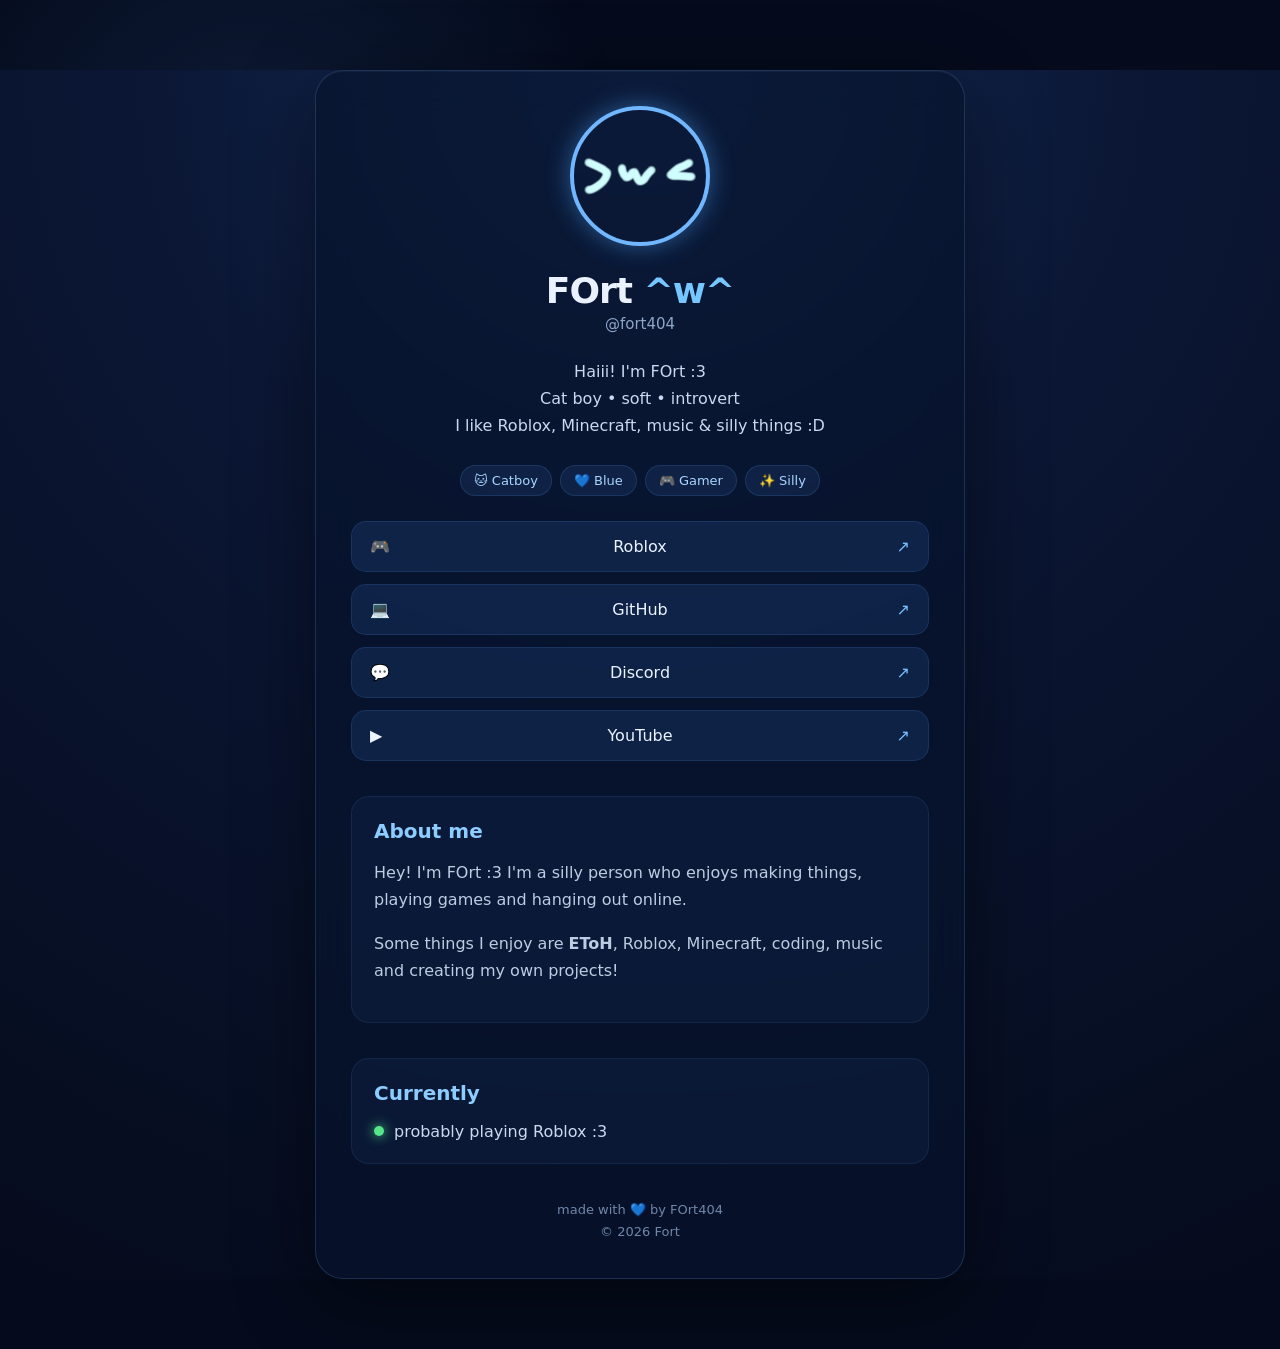
==== index.html @ 666d625f "Discord embed and Background" ====
<!DOCTYPE html>
<html lang="en">
<head>
    <meta charset="UTF-8">
    <meta name="viewport" content="width=device-width, initial-scale=1.0, viewport-fit=cover">
    <meta name="apple-mobile-web-app-capable" content="yes">
    <meta name="apple-mobile-web-app-status-bar-style" content="black-translucent">

    <title>FOrt's Profile :3</title>

    <meta name="description" content="Hi!! I'm FOrt :3">
    <meta name="theme-color" content="#172554">

	<meta property="article:modified_time" content="2026-09-17T00:00:00+02:00">
	<meta property="og:updated_time" content="2026-09-17T00:00:00+02:00">
	<meta property="og:type" content="website">
	<meta property="og:url" content="https://fort304.github.io">
	<meta property="og:image" content="https://fort304.github.io/Images/cat.jpg">
	<meta property="og:image:type" content="image/jpeg">
	<meta property="og:image:width" content="1279">
	<meta property="og:image:height" content="723">
	<meta property="og:image:alt" content="Ringlos Katt">
	<meta property="og:title" content="FOrt's Profile :3">
	<meta property="og:description" content="Hi!! I'm FOrt :3">
	<meta name="twitter:card" content="summary_large_image">

	<link rel="icon" type="image/jpeg" href="/images/uwu.png">
    <link rel="stylesheet" href="style.css">
</head>

<body>

    <div class="background"></div>

    <main class="profile">

        <!-- Profile picture -->
        <img
            class="avatar"
            src="/images/uwu.png"
            alt="FOrt's profile picture"
        >

        <h1>FOrt <span>^w^</span></h1>

        <p class="username">@fort404</p>

        <p class="bio">
            Haiii! I'm FOrt :3<br>
            Cat boy • soft • introvert<br>
            I like Roblox, Minecraft, music & silly things :D
        </p>

        <!-- Tags -->
        <div class="tags">
            <span>🐱 Catboy</span>
            <span>💙 Blue</span>
            <span>🎮 Gamer</span>
            <span>✨ Silly</span>
        </div>

        <!-- Links -->
        <div class="links">

            <a href="https://roblox.com/" target="_blank">
                <span class="icon">🎮</span>
                <span>Roblox</span>
                <span class="arrow">↗</span>
            </a>

            <a href="https://github.com/" target="_blank">
                <span class="icon">💻</span>
                <span>GitHub</span>
                <span class="arrow">↗</span>
            </a>

            <a href="https://discord.com/" target="_blank">
                <span class="icon">💬</span>
                <span>Discord</span>
                <span class="arrow">↗</span>
            </a>

            <a href="https://www.youtube.com/" target="_blank">
                <span class="icon">▶</span>
                <span>YouTube</span>
                <span class="arrow">↗</span>
            </a>

        </div>

        <!-- About section -->
        <section class="about">

            <h2>About me</h2>

            <p>
                Hey! I'm FOrt :3
                I'm a silly person who enjoys making things,
                playing games and hanging out online.
            </p>

            <p>
                Some things I enjoy are <b>EToH</b>, Roblox,
                Minecraft, coding, music and creating my own projects!
            </p>

        </section>

        <!-- Currently -->
        <section class="currently">

            <h2>Currently</h2>

            <div class="status">
                <span class="status-dot"></span>
                <span>probably playing Roblox :3</span>
            </div>

        </section>

        <footer>
            made with 💙 by FOrt404
            <br>
            <span id="year"></span>
        </footer>

    </main>

    <script src="script.js"></script>

</body>
</html>
---- style.css ----
/* =========================
   General
   ========================= */

* {
    box-sizing: border-box;
}

html {
    scroll-behavior: smooth;

    background-color: #050b1c;
}

body {
    margin: 0;
    min-height: 100vh;
    min-height: 100dvh;

    font-family:
        Inter,
        system-ui,
        -apple-system,
        BlinkMacSystemFont,
        "Segoe UI",
        sans-serif;

    color: #eaf2ff;

    background:
        radial-gradient(
            circle at top,
            #172d5c 0%,
            #0b1735 35%,
            #050b1c 100%
        );

    background-color: #050b1c;

    overflow-x: hidden;
    overscroll-behavior-y: none;
}


/* =========================
   Background
   ========================= */

.background {
    position: fixed;
    inset: 0;

    pointer-events: none;

    background:
        radial-gradient(
            circle at 20% 20%,
            rgba(80, 150, 255, 0.12),
            transparent 30%
        ),
        radial-gradient(
            circle at 80% 70%,
            rgba(80, 200, 255, 0.08),
            transparent 30%
        );

    z-index: -1;
}


/* =========================
   Profile container
   ========================= */

.profile {
    width: min(650px, calc(100% - 32px));

    margin: 70px auto;

    padding: 35px;

    text-align: center;

    background: rgba(8, 20, 45, 0.72);

    border: 1px solid rgba(120, 180, 255, 0.18);

    border-radius: 28px;

    box-shadow:
        0 20px 80px rgba(0, 0, 0, 0.45),
        inset 0 1px 0 rgba(255, 255, 255, 0.04);

    backdrop-filter: blur(18px);
}


/* =========================
   Avatar
   ========================= */

.avatar {
    width: 140px;
    height: 140px;

    object-fit: cover;

    border-radius: 50%;

    border: 4px solid #70b7ff;

    box-shadow:
        0 0 25px rgba(80, 170, 255, 0.45);

    transition: transform 0.3s ease;
}

.avatar:hover {
    transform: scale(1.06) rotate(2deg);
}


/* =========================
   Name
   ========================= */

h1 {
    margin: 20px 0 4px;

    font-size: 36px;

    letter-spacing: -1px;
}

h1 span {
    color: #76c7ff;
}

.username {
    margin: 0;

    color: #8da6c9;

    font-size: 15px;
}


/* =========================
   Bio
   ========================= */

.bio {
    margin: 25px auto;

    line-height: 1.7;

    color: #cbd9ef;
}


/* =========================
   Tags
   ========================= */

.tags {
    display: flex;

    justify-content: center;

    flex-wrap: wrap;

    gap: 8px;

    margin: 22px 0;
}

.tags span {
    padding: 7px 13px;

    border-radius: 999px;

    background: rgba(80, 150, 255, 0.1);

    border: 1px solid rgba(100, 180, 255, 0.15);

    color: #a9d5ff;

    font-size: 13px;
}


/* =========================
   Links
   ========================= */

.links {
    display: flex;

    flex-direction: column;

    gap: 12px;

    margin-top: 25px;
}

.links a {
    display: grid;

    grid-template-columns: 35px 1fr 35px;

    align-items: center;

    padding: 15px 18px;

    color: #eaf3ff;

    text-decoration: none;

    background: rgba(30, 65, 120, 0.35);

    border: 1px solid rgba(110, 180, 255, 0.12);

    border-radius: 15px;

    transition:
        transform 0.2s ease,
        background 0.2s ease,
        border-color 0.2s ease;
}

.links a:hover {
    transform: translateY(-3px);

    background: rgba(50, 100, 180, 0.42);

    border-color: rgba(120, 190, 255, 0.35);
}

.icon {
    text-align: left;
}

.arrow {
    text-align: right;

    color: #79bfff;
}


/* =========================
   Sections
   ========================= */

.about,
.currently {
    margin-top: 35px;

    padding: 22px;

    text-align: left;

    background: rgba(20, 45, 85, 0.3);

    border-radius: 18px;

    border: 1px solid rgba(100, 170, 255, 0.1);
}

h2 {
    margin-top: 0;

    font-size: 20px;

    color: #8dccff;
}

.about p {
    line-height: 1.7;

    color: #bdcce2;
}


/* =========================
   Status
   ========================= */

.status {
    display: flex;

    align-items: center;

    gap: 10px;

    color: #cbd9ef;
}

.status-dot {
    width: 10px;
    height: 10px;

    border-radius: 50%;

    background: #55e68a;

    box-shadow: 0 0 12px #55e68a;
}


/* =========================
   Footer
   ========================= */

footer {
    margin-top: 35px;

    color: #7186a8;

    font-size: 13px;

    line-height: 1.7;
}


/* =========================
   Mobile
   ========================= */

@media (max-width: 600px) {

    .profile {
        margin: 20px auto;

        padding: 25px 18px;

        border-radius: 22px;
    }

    h1 {
        font-size: 30px;
    }

    .avatar {
        width: 115px;
        height: 115px;
    }
}
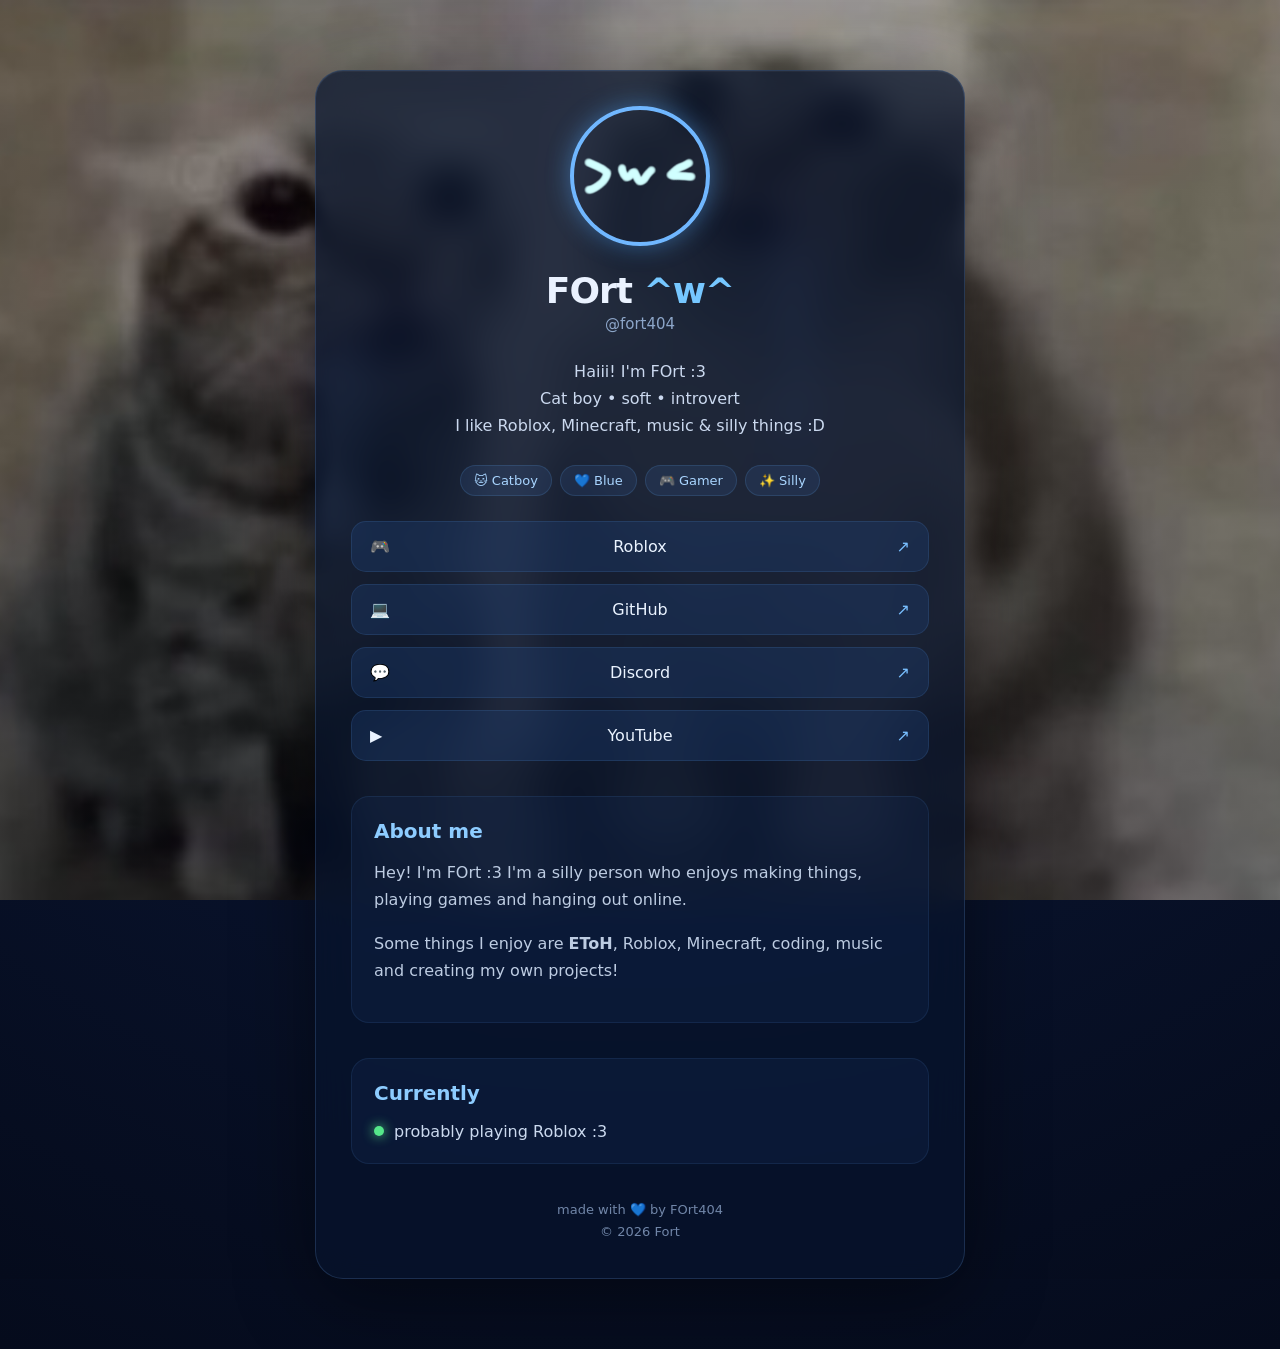
==== commit 56273133: "Background" ====
--- a/index.html
+++ b/index.html
@@ -15,7 +15,7 @@
 	<meta property="og:updated_time" content="2026-09-17T00:00:00+02:00">
 	<meta property="og:type" content="website">
 	<meta property="og:url" content="https://fort304.github.io">
-	<meta property="og:image" content="https://fort304.github.io/Images/cat.jpg">
+	<meta property="og:image" content="https://fort304.github.io/images/cat.jpg">
 	<meta property="og:image:type" content="image/jpeg">
 	<meta property="og:image:width" content="1279">
 	<meta property="og:image:height" content="723">
--- a/style.css
+++ b/style.css
@@ -8,6 +8,16 @@
 
 html {
     scroll-behavior: smooth;
+
+    min-height: 100%;
+
+    background:
+        radial-gradient(
+            circle at top,
+            #172d5c 0%,
+            #0b1735 35%,
+            #050b1c 100%
+        );
 
     background-color: #050b1c;
 }
@@ -64,7 +74,11 @@
             transparent 30%
         );
 
-    z-index: -1;
+    background-position: center;
+    background-size: cover;
+    background-repeat: no-repeat;
+
+    z-index: 0;
 }
 
 
@@ -73,6 +87,9 @@
    ========================= */
 
 .profile {
+    position: relative;
+    z-index: 1;
+
     width: min(650px, calc(100% - 32px));
 
     margin: 70px auto;
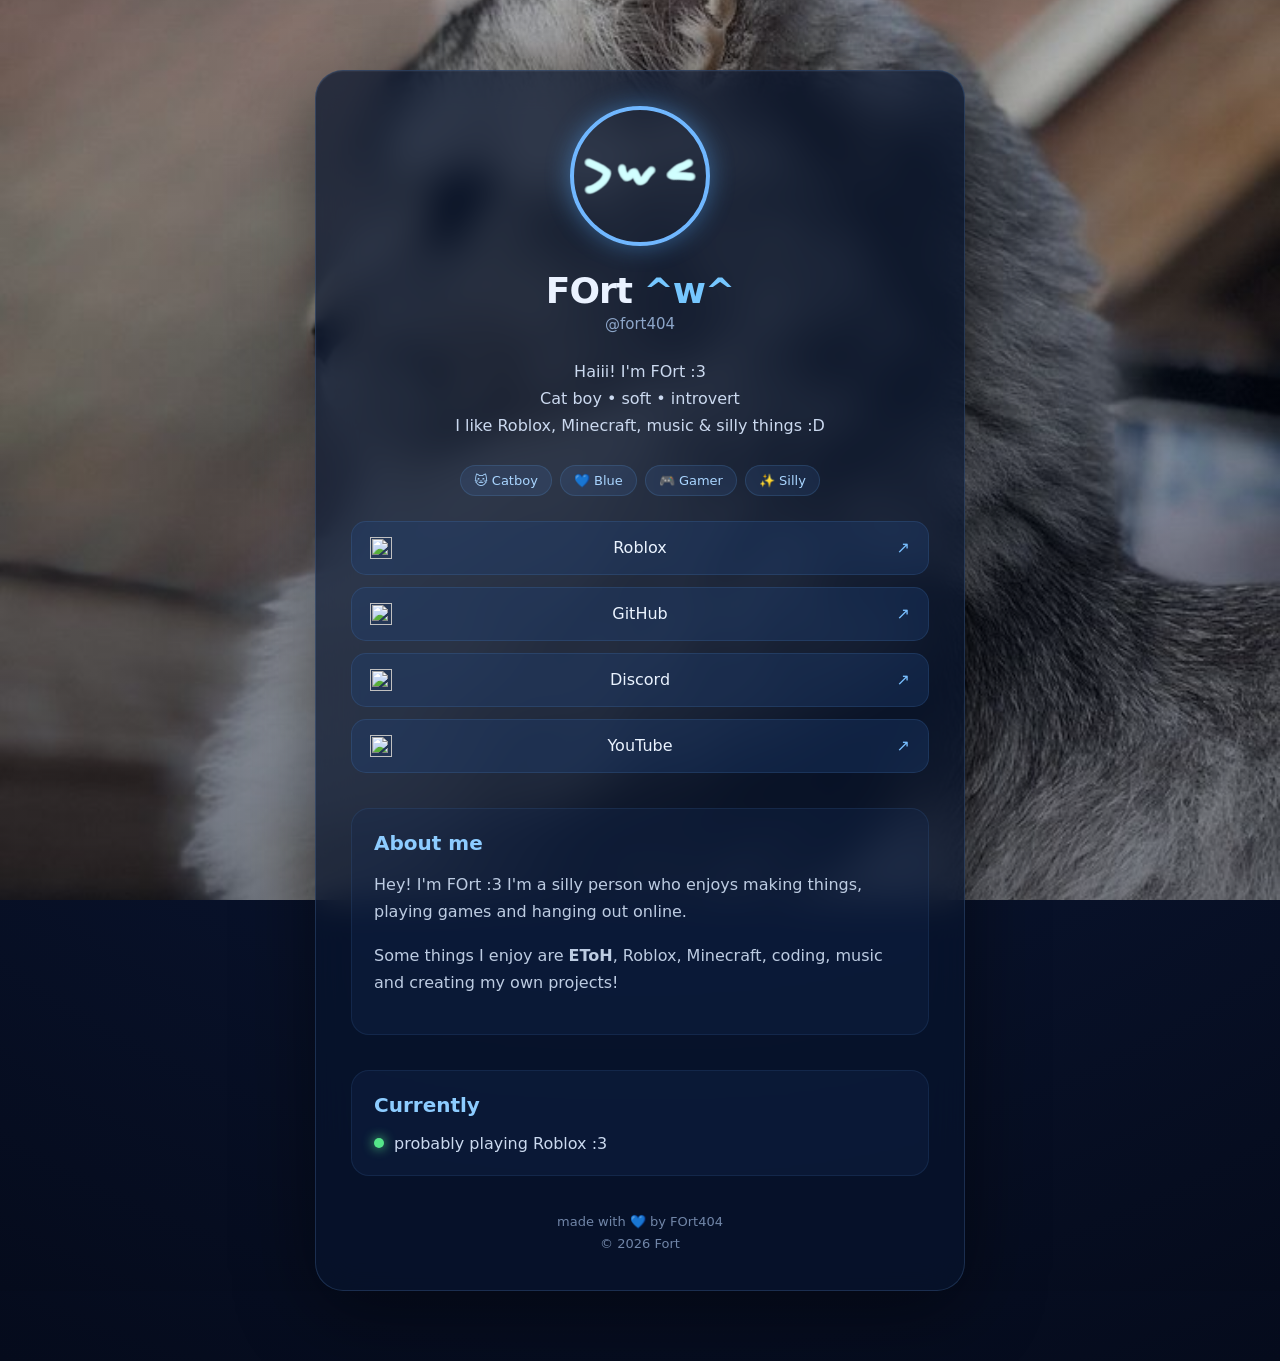
==== commit 8465c1df: "Icon" ====
--- a/index.html
+++ b/index.html
@@ -15,11 +15,8 @@
 	<meta property="og:updated_time" content="2026-09-17T00:00:00+02:00">
 	<meta property="og:type" content="website">
 	<meta property="og:url" content="https://fort304.github.io">
-	<meta property="og:image" content="https://fort304.github.io/images/cat.jpg">
-	<meta property="og:image:type" content="image/jpeg">
-	<meta property="og:image:width" content="1279">
-	<meta property="og:image:height" content="723">
-	<meta property="og:image:alt" content="Ringlos Katt">
+	<meta property="og:image" content="https://fort304.github.io/images/uwu.png">
+	<meta property="og:image:alt" content="FOrt's profile picture">
 	<meta property="og:title" content="FOrt's Profile :3">
 	<meta property="og:description" content="Hi!! I'm FOrt :3">
 	<meta name="twitter:card" content="summary_large_image">
@@ -63,25 +60,25 @@
         <div class="links">
 
             <a href="https://roblox.com/" target="_blank">
-                <span class="icon">🎮</span>
+                <img class="icon" src="https://cdn.simpleicons.org/roblox/eaf3ff" alt="" aria-hidden="true">
                 <span>Roblox</span>
                 <span class="arrow">↗</span>
             </a>
 
             <a href="https://github.com/" target="_blank">
-                <span class="icon">💻</span>
+                <img class="icon" src="https://cdn.simpleicons.org/github/eaf3ff" alt="" aria-hidden="true">
                 <span>GitHub</span>
                 <span class="arrow">↗</span>
             </a>
 
             <a href="https://discord.com/" target="_blank">
-                <span class="icon">💬</span>
+                <img class="icon" src="https://cdn.simpleicons.org/discord/eaf3ff" alt="" aria-hidden="true">
                 <span>Discord</span>
                 <span class="arrow">↗</span>
             </a>
 
             <a href="https://www.youtube.com/" target="_blank">
-                <span class="icon">▶</span>
+                <img class="icon" src="https://cdn.simpleicons.org/youtube/eaf3ff" alt="" aria-hidden="true">
                 <span>YouTube</span>
                 <span class="arrow">↗</span>
             </a>
--- a/style.css
+++ b/style.css
@@ -254,6 +254,9 @@
 }
 
 .icon {
+    width: 22px;
+    height: 22px;
+
     text-align: left;
 }
 
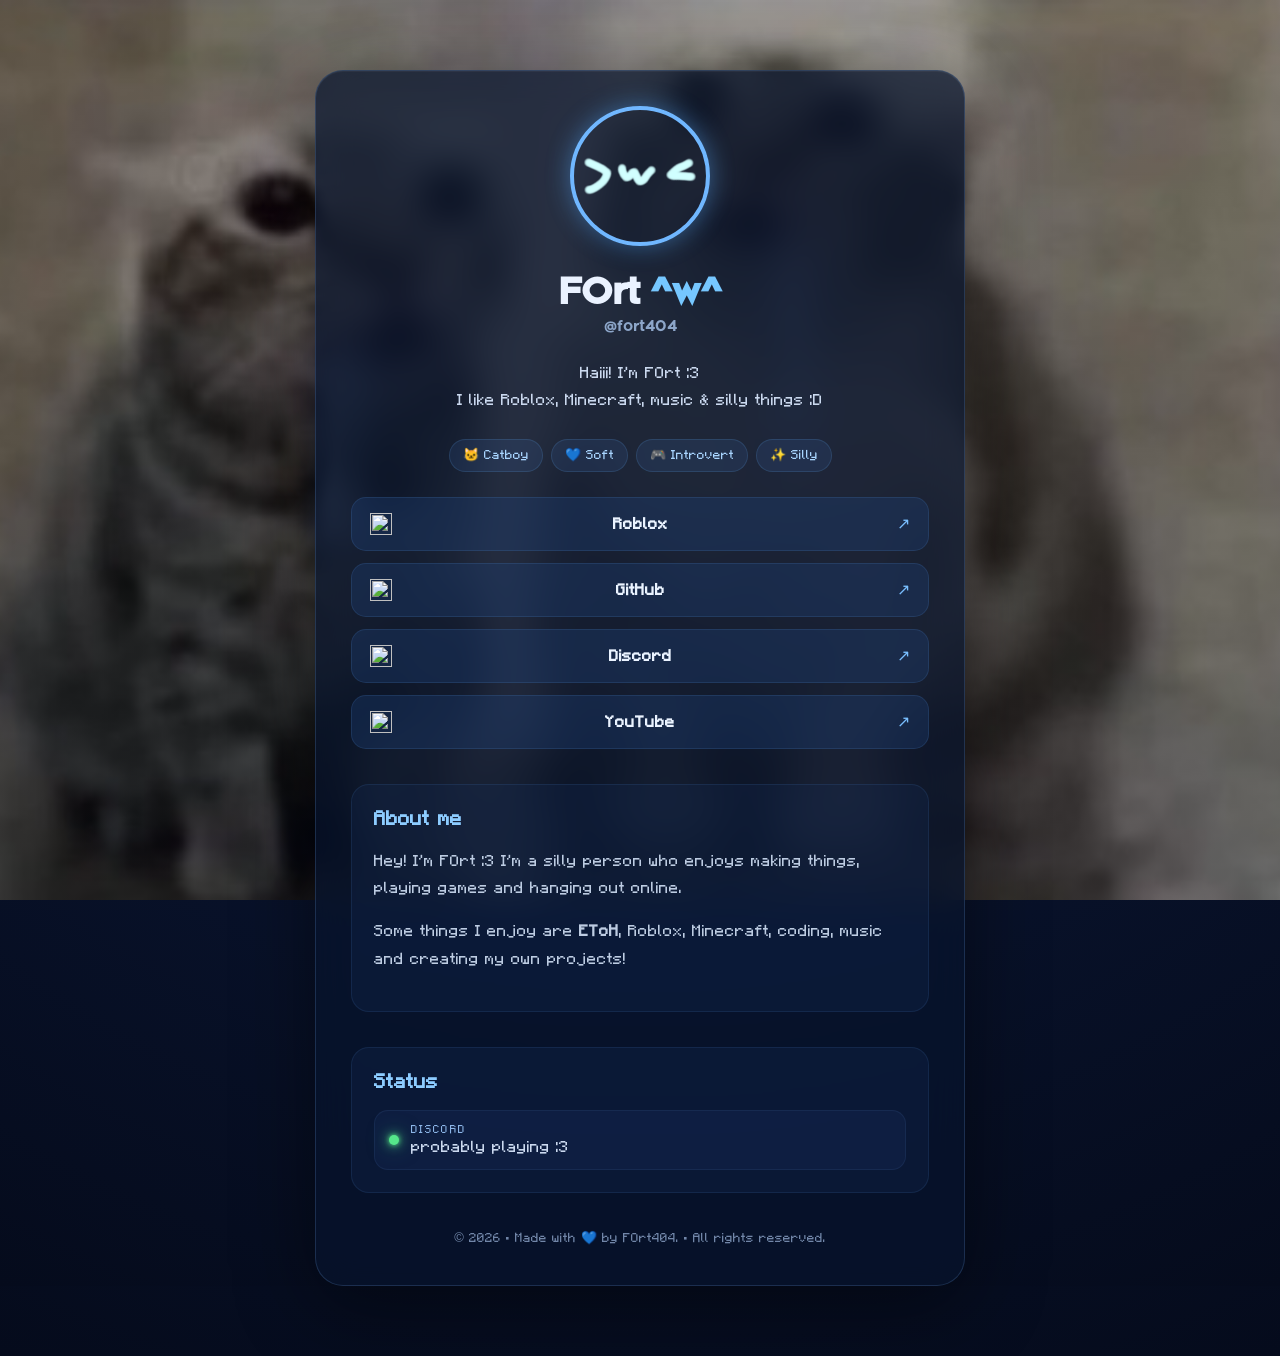
==== commit d8aeae5f: "New bio and particles" ====
--- a/index.html
+++ b/index.html
@@ -16,7 +16,6 @@
 	<meta property="og:type" content="website">
 	<meta property="og:url" content="https://fort304.github.io">
 	<meta property="og:image" content="https://fort304.github.io/images/uwu.png">
-	<meta property="og:image:alt" content="FOrt's profile picture">
 	<meta property="og:title" content="FOrt's Profile :3">
 	<meta property="og:description" content="Hi!! I'm FOrt :3">
 	<meta name="twitter:card" content="summary_large_image">
@@ -32,27 +31,32 @@
     <main class="profile">
 
         <!-- Profile picture -->
-        <img
-            class="avatar"
-            src="/images/uwu.png"
-            alt="FOrt's profile picture"
-        >
+        <div class="effect-target avatar-target">
+            <img
+                class="avatar"
+                src="/images/uwu.png"
+                alt="FOrt's profile picture"
+            >
+            <span class="particle-layer" aria-hidden="true"></span>
+        </div>
 
-        <h1>FOrt <span>^w^</span></h1>
+        <div class="effect-target name-target">
+            <h1>FOrt <span>^w^</span></h1>
+            <span class="particle-layer" aria-hidden="true"></span>
+        </div>
 
         <p class="username">@fort404</p>
 
         <p class="bio">
             Haiii! I'm FOrt :3<br>
-            Cat boy • soft • introvert<br>
             I like Roblox, Minecraft, music & silly things :D
         </p>
 
         <!-- Tags -->
         <div class="tags">
             <span>🐱 Catboy</span>
-            <span>💙 Blue</span>
-            <span>🎮 Gamer</span>
+            <span>💙 Soft</span>
+            <span>🎮 Introvert</span>
             <span>✨ Silly</span>
         </div>
 
@@ -60,26 +64,26 @@
         <div class="links">
 
             <a href="https://roblox.com/" target="_blank">
-                <img class="icon" src="https://cdn.simpleicons.org/roblox/eaf3ff" alt="" aria-hidden="true">
-                <span>Roblox</span>
+                <img class="icon" src="https://cdn.simpleicons.org/roblox/000000" alt="" aria-hidden="true">
+                <span><b>Roblox</b></span>
                 <span class="arrow">↗</span>
             </a>
 
             <a href="https://github.com/" target="_blank">
-                <img class="icon" src="https://cdn.simpleicons.org/github/eaf3ff" alt="" aria-hidden="true">
-                <span>GitHub</span>
+                <img class="icon" src="https://cdn.simpleicons.org/github/181717" alt="" aria-hidden="true">
+                <span><b>GitHub</b></span>
                 <span class="arrow">↗</span>
             </a>
 
             <a href="https://discord.com/" target="_blank">
-                <img class="icon" src="https://cdn.simpleicons.org/discord/eaf3ff" alt="" aria-hidden="true">
-                <span>Discord</span>
+                <img class="icon" src="https://cdn.simpleicons.org/discord/5865F2" alt="" aria-hidden="true">
+                <span><b>Discord</b></span>
                 <span class="arrow">↗</span>
             </a>
 
             <a href="https://www.youtube.com/" target="_blank">
-                <img class="icon" src="https://cdn.simpleicons.org/youtube/eaf3ff" alt="" aria-hidden="true">
-                <span>YouTube</span>
+                <img class="icon" src="https://cdn.simpleicons.org/youtube/FF0000" alt="" aria-hidden="true">
+                <span><b>YouTube</b></span>
                 <span class="arrow">↗</span>
             </a>
 
@@ -106,18 +110,28 @@
         <!-- Currently -->
         <section class="currently">
 
-            <h2>Currently</h2>
+            <h2>Status</h2>
 
-            <div class="status">
-                <span class="status-dot"></span>
-                <span>probably playing Roblox :3</span>
-            </div>
+            <a
+                class="status-link"
+                id="status-link"
+                href="https://discord.com/"
+                target="_blank"
+                rel="noreferrer"
+                aria-label="Open Discord profile"
+            >
+                <div class="status" aria-live="polite">
+                    <span class="status-dot" id="status-dot"></span>
+                    <div class="status-details">
+                        <span class="status-label">Discord</span>
+                        <span id="status-text">Loading status...</span>
+                    </div>
+                </div>
+            </a>
 
         </section>
 
         <footer>
-            made with 💙 by FOrt404
-            <br>
             <span id="year"></span>
         </footer>
 
--- a/style.css
+++ b/style.css
@@ -1,3 +1,20 @@
+@font-face {
+    font-family: "Renogare";
+    src: url("fonts/Renogare-Regular.otf") format("opentype");
+    font-weight: 400;
+    font-style: normal;
+    font-display: swap;
+}
+
+@font-face {
+    font-family: "Minecraft";
+    src: url("fonts/Minecraft-Regular.otf") format("opentype");
+    font-weight: 400;
+    font-style: normal;
+    font-display: swap;
+}
+
+
 /* =========================
    General
    ========================= */
@@ -27,13 +44,7 @@
     min-height: 100vh;
     min-height: 100dvh;
 
-    font-family:
-        Inter,
-        system-ui,
-        -apple-system,
-        BlinkMacSystemFont,
-        "Segoe UI",
-        sans-serif;
+    font-family: "Minecraft", sans-serif;
 
     color: #eaf2ff;
 
@@ -116,6 +127,17 @@
    Avatar
    ========================= */
 
+.effect-target {
+    position: relative;
+}
+
+.avatar-target {
+    display: block;
+
+    width: fit-content;
+    margin: 0 auto;
+}
+
 .avatar {
     width: 140px;
     height: 140px;
@@ -129,11 +151,21 @@
     box-shadow:
         0 0 25px rgba(80, 170, 255, 0.45);
 
-    transition: transform 0.3s ease;
+    --avatar-rotate-x: 0deg;
+    --avatar-rotate-y: 0deg;
+
+    position: relative;
+    z-index: 1;
+
+    transition: transform 0.2s ease;
 }
 
 .avatar:hover {
-    transform: scale(1.06) rotate(2deg);
+    transform:
+        perspective(260px)
+        rotateX(var(--avatar-rotate-x))
+        rotateY(var(--avatar-rotate-y))
+        scale(1.06);
 }
 
 
@@ -144,9 +176,79 @@
 h1 {
     margin: 20px 0 4px;
 
+    font-family: "Renogare", sans-serif;
     font-size: 36px;
 
     letter-spacing: -1px;
+}
+
+.name-target {
+    display: block;
+
+    width: max-content;
+    max-width: 100%;
+    margin: 0 auto;
+
+    --name-rotate-x: 0deg;
+    --name-rotate-y: 0deg;
+}
+
+.name-target h1 {
+    position: relative;
+    z-index: 1;
+
+    transition: transform 0.2s ease;
+}
+
+.name-target:hover h1 {
+    transform:
+        perspective(260px)
+        rotateX(var(--name-rotate-x))
+        rotateY(var(--name-rotate-y));
+}
+
+.particle-layer {
+    position: absolute;
+    inset: 0;
+
+    z-index: 2;
+
+    pointer-events: none;
+    overflow: visible;
+}
+
+.particle {
+    position: absolute;
+    left: var(--particle-x);
+    top: var(--particle-y);
+
+    color: #79c8ff;
+    font-family: "Renogare", sans-serif;
+    font-size: var(--particle-size);
+    font-weight: 400;
+    line-height: 1;
+    text-shadow: 0 0 10px rgba(80, 180, 255, 0.85);
+
+    animation: particle-float 1.2s ease-out forwards;
+}
+
+@keyframes particle-float {
+    0% {
+        opacity: 0;
+        transform: translate(-50%, -50%) scale(0.45) rotate(0deg);
+    }
+
+    18% {
+        opacity: 1;
+    }
+
+    100% {
+        opacity: 0;
+        transform: translate(
+            calc(-50% + var(--particle-drift-x)),
+            calc(-50% + var(--particle-drift-y))
+        ) scale(1) rotate(var(--particle-rotation));
+    }
 }
 
 h1 span {
@@ -156,6 +258,7 @@
 .username {
     margin: 0;
 
+    font-family: "Renogare", sans-serif;
     color: #8da6c9;
 
     font-size: 15px;
@@ -192,6 +295,12 @@
 }
 
 .tags span {
+    cursor: default;
+
+    --tag-rotate-x: 0deg;
+    --tag-rotate-y: 0deg;
+    --tag-lift: 0px;
+
     padding: 7px 13px;
 
     border-radius: 999px;
@@ -203,41 +312,6 @@
     color: #a9d5ff;
 
     font-size: 13px;
-}
-
-
-/* =========================
-   Links
-   ========================= */
-
-.links {
-    display: flex;
-
-    flex-direction: column;
-
-    gap: 12px;
-
-    margin-top: 25px;
-}
-
-.links a {
-    display: grid;
-
-    grid-template-columns: 35px 1fr 35px;
-
-    align-items: center;
-
-    padding: 15px 18px;
-
-    color: #eaf3ff;
-
-    text-decoration: none;
-
-    background: rgba(30, 65, 120, 0.35);
-
-    border: 1px solid rgba(110, 180, 255, 0.12);
-
-    border-radius: 15px;
 
     transition:
         transform 0.2s ease,
@@ -245,8 +319,69 @@
         border-color 0.2s ease;
 }
 
+.tags span:hover {
+    transform:
+        perspective(120px)
+        rotateX(var(--tag-rotate-x))
+        rotateY(var(--tag-rotate-y))
+        translateY(var(--tag-lift))
+        scale(1.03);
+
+    background: rgba(80, 150, 255, 0.2);
+
+    border-color: rgba(100, 180, 255, 0.4);
+}
+
+
+/* =========================
+   Links
+   ========================= */
+
+.links {
+    display: flex;
+
+    flex-direction: column;
+
+    gap: 12px;
+
+    margin-top: 25px;
+}
+
+.links a {
+    --link-rotate-x: 0deg;
+    --link-rotate-y: 0deg;
+    --link-lift: 0px;
+
+    display: grid;
+
+    grid-template-columns: 35px 1fr 35px;
+
+    align-items: center;
+
+    padding: 15px 18px;
+
+    color: #eaf3ff;
+
+    text-decoration: none;
+
+    background: rgba(30, 65, 120, 0.35);
+
+    border: 1px solid rgba(110, 180, 255, 0.12);
+
+    border-radius: 15px;
+
+    transition:
+        transform 0.2s ease,
+        background 0.2s ease,
+        border-color 0.2s ease;
+}
+
 .links a:hover {
-    transform: translateY(-3px);
+    transform:
+        perspective(420px)
+        rotateX(var(--link-rotate-x))
+        rotateY(var(--link-rotate-y))
+        translateY(var(--link-lift));
 
     background: rgba(50, 100, 180, 0.42);
 
@@ -305,14 +440,72 @@
    Status
    ========================= */
 
+.status-link {
+    display: block;
+
+    color: inherit;
+
+    text-decoration: none;
+}
+
 .status {
+    --link-rotate-x: 0deg;
+    --link-rotate-y: 0deg;
+    --link-lift: 0px;
+
     display: flex;
 
     align-items: center;
 
-    gap: 10px;
+    gap: 12px;
 
     color: #cbd9ef;
+
+    padding: 12px 14px;
+
+    border-radius: 14px;
+
+    background: rgba(90, 140, 255, 0.06);
+
+    border: 1px solid rgba(120, 180, 255, 0.08);
+
+    transition:
+        transform 0.2s ease,
+        border-color 0.2s ease,
+        background 0.2s ease;
+}
+
+.status-link:hover .status {
+    transform:
+        perspective(420px)
+        rotateX(var(--link-rotate-x))
+        rotateY(var(--link-rotate-y))
+        translateY(var(--link-lift));
+
+    border-color: rgba(120, 190, 255, 0.22);
+
+    background: rgba(90, 140, 255, 0.1);
+}
+
+.status-details {
+    display: flex;
+    flex-direction: column;
+    gap: 2px;
+
+    min-width: 0;
+}
+
+.status-label {
+    font-size: 11px;
+    letter-spacing: 0.12em;
+    text-transform: uppercase;
+    color: #8cb5e7;
+}
+
+#status-text {
+    white-space: nowrap;
+    overflow: hidden;
+    text-overflow: ellipsis;
 }
 
 .status-dot {
@@ -322,8 +515,72 @@
     border-radius: 50%;
 
     background: #55e68a;
-
-    box-shadow: 0 0 12px #55e68a;
+    color: #55e68a;
+
+    box-shadow:
+        0 0 5px #55e68a,
+        0 0 12px rgba(85, 230, 138, 0.85),
+        0 0 22px rgba(85, 230, 138, 0.5);
+
+    animation: status-pulse 1.8s ease-in-out infinite;
+    flex-shrink: 0;
+}
+
+.status-dot.online {
+    background: #55e68a;
+    color: #55e68a;
+    box-shadow:
+        0 0 5px #55e68a,
+        0 0 12px rgba(85, 230, 138, 0.85),
+        0 0 22px rgba(85, 230, 138, 0.5);
+}
+
+.status-dot.idle {
+    background: #f0b429;
+    color: #f0b429;
+    box-shadow:
+        0 0 5px #f0b429,
+        0 0 12px rgba(240, 180, 41, 0.7),
+        0 0 22px rgba(240, 180, 41, 0.35);
+}
+
+.status-dot.dnd {
+    background: #eb4d4d;
+    color: #eb4d4d;
+    box-shadow:
+        0 0 5px #eb4d4d,
+        0 0 12px rgba(235, 77, 77, 0.7),
+        0 0 22px rgba(235, 77, 77, 0.35);
+}
+
+.status-dot.offline {
+    background: #8b98ab;
+    color: #8b98ab;
+    box-shadow:
+        0 0 5px #8b98ab,
+        0 0 12px rgba(139, 152, 171, 0.5),
+        0 0 22px rgba(139, 152, 171, 0.2);
+}
+
+@keyframes status-pulse {
+    0%,
+    100% {
+        transform: scale(0.9);
+
+        box-shadow:
+            0 0 5px currentColor,
+            0 0 12px rgba(85, 230, 138, 0.85),
+            0 0 22px rgba(85, 230, 138, 0.5);
+    }
+
+    50% {
+        transform: scale(1.15);
+
+        box-shadow:
+            0 0 7px currentColor,
+            0 0 17px rgba(85, 230, 138, 1),
+            0 0 30px rgba(85, 230, 138, 0.7);
+    }
 }
 
 
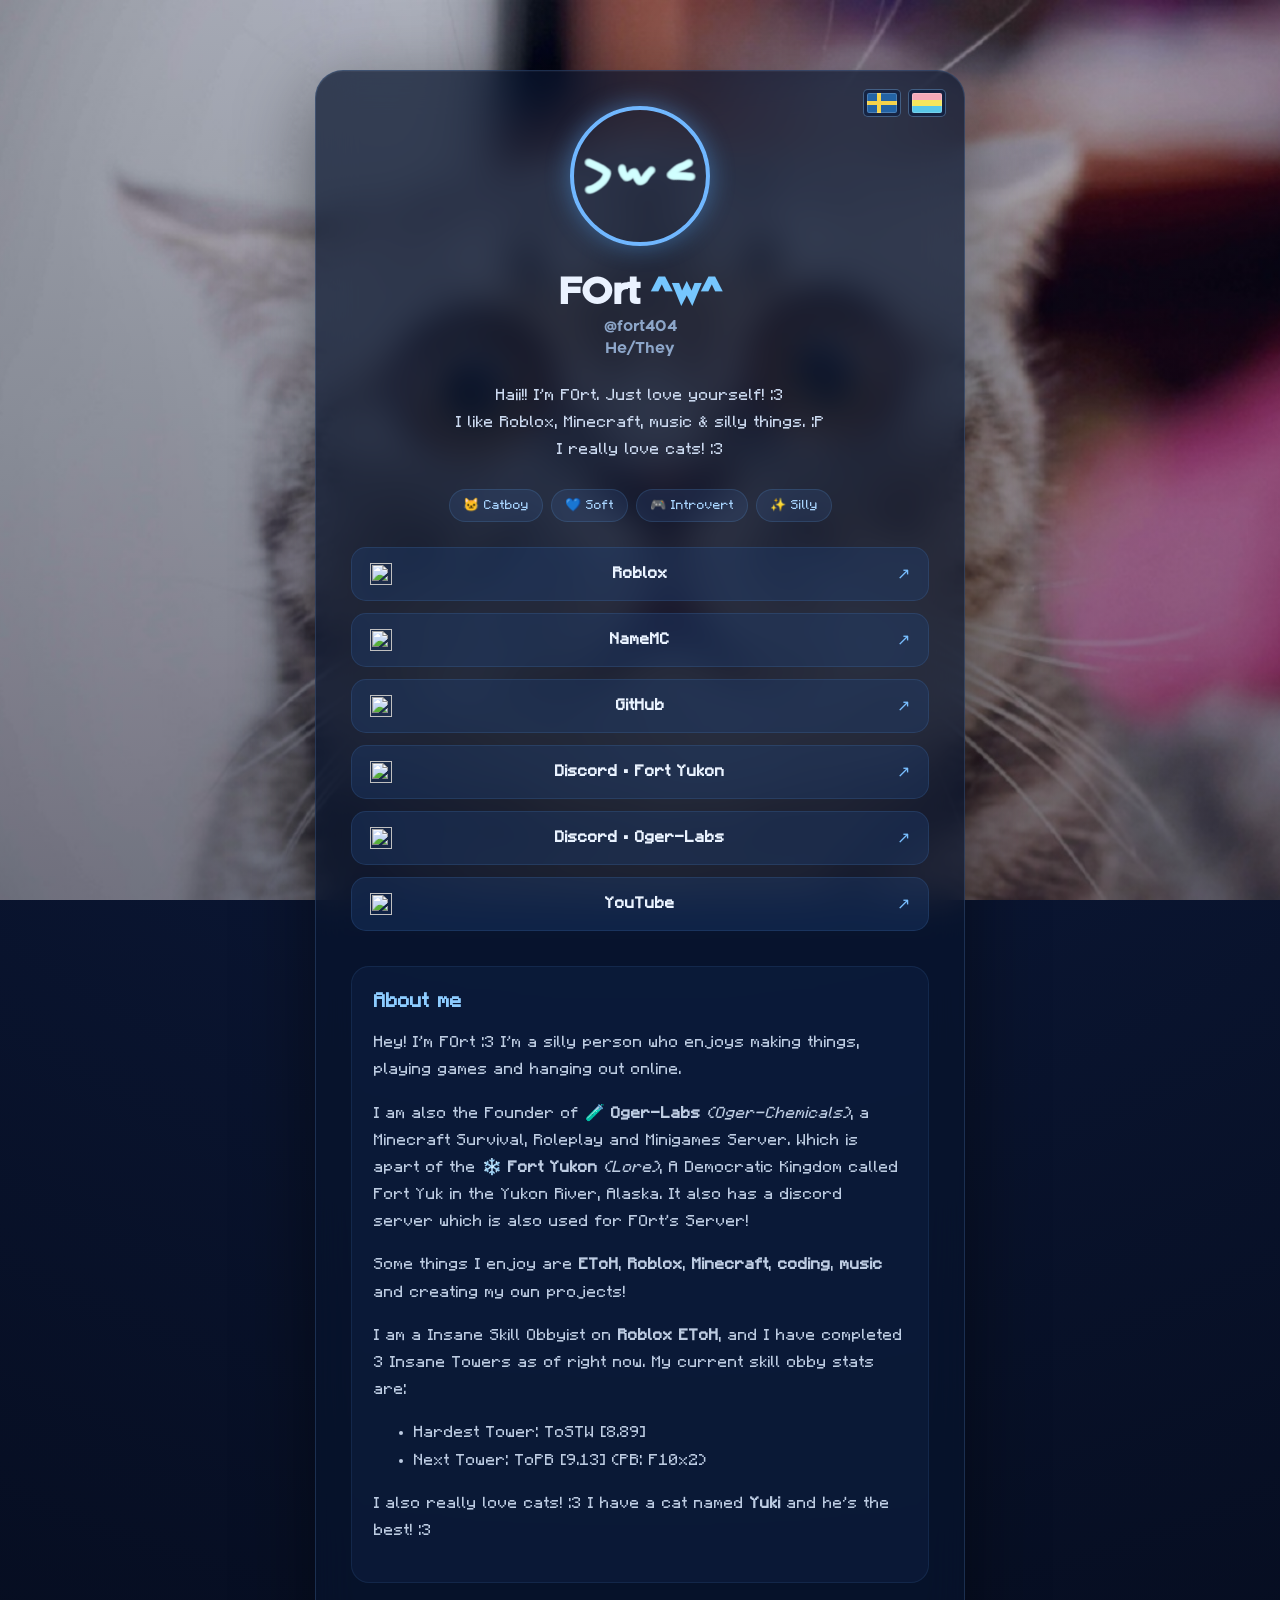
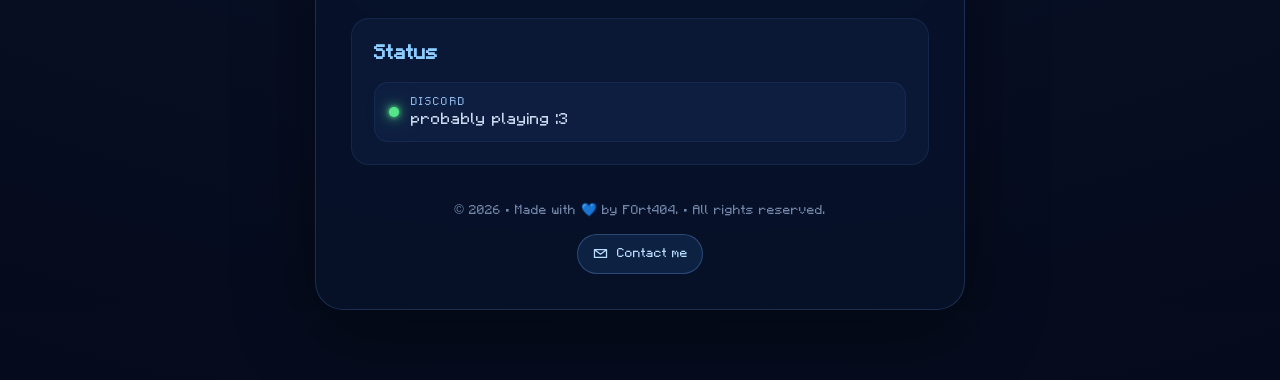
==== commit fd29db05: "Updated bio" ====
--- a/index.html
+++ b/index.html
@@ -30,6 +30,17 @@
 
     <main class="profile">
 
+        <nav class="profile-flags" aria-label="Identity links">
+            <a class="flag-target flag-sweden-target" href="https://en.wikipedia.org/wiki/Sweden" target="_blank" rel="noreferrer" title="Sweden">
+                <span class="flag flag-sweden" role="img" aria-label="Swedish flag"></span>
+                <span class="particle-layer" aria-hidden="true"></span>
+            </a>
+            <a class="flag-target flag-pan-target" href="https://en.wikipedia.org/wiki/Pansexuality" target="_blank" rel="noreferrer" title="Pansexuality">
+                <span class="flag flag-pan" role="img" aria-label="Pansexual pride flag"></span>
+                <span class="particle-layer" aria-hidden="true"></span>
+            </a>
+        </nav>
+
         <!-- Profile picture -->
         <div class="effect-target avatar-target">
             <img
@@ -46,10 +57,12 @@
         </div>
 
         <p class="username">@fort404</p>
+        <p class="pronouns">He/They</p>
 
         <p class="bio">
-            Haiii! I'm FOrt :3<br>
-            I like Roblox, Minecraft, music & silly things :D
+            Haii!! I'm FOrt. Just love yourself! :3<br>
+            I like Roblox, Minecraft, music & silly things. :P<br>
+            I really love cats! :3
         </p>
 
         <!-- Tags -->
@@ -63,25 +76,37 @@
         <!-- Links -->
         <div class="links">
 
-            <a href="https://roblox.com/" target="_blank">
-                <img class="icon" src="https://cdn.simpleicons.org/roblox/000000" alt="" aria-hidden="true">
+            <a href="https://www.roblox.com/users/121637501/profile" target="_blank">
+                <img class="icon" src="https://cdn.simpleicons.org/roblox/FF0000" alt="" aria-hidden="true">
                 <span><b>Roblox</b></span>
                 <span class="arrow">↗</span>
             </a>
 
-            <a href="https://github.com/" target="_blank">
+            <a href="https://namemc.com/profile/FOrt404" target="_blank">
+                <img class="icon" src="https://cdn.simpleicons.org/namemc/000000" alt="" aria-hidden="true">
+                <span><b>NameMC</b></span>
+                <span class="arrow">↗</span>
+            </a>
+            
+            <a href="https://github.com/FOrt304" target="_blank">
                 <img class="icon" src="https://cdn.simpleicons.org/github/181717" alt="" aria-hidden="true">
                 <span><b>GitHub</b></span>
                 <span class="arrow">↗</span>
             </a>
 
-            <a href="https://discord.com/" target="_blank">
+            <a href="https://discord.gg/CvxRhD2hdJ" target="_blank">
                 <img class="icon" src="https://cdn.simpleicons.org/discord/5865F2" alt="" aria-hidden="true">
-                <span><b>Discord</b></span>
+                <span><b>Discord • Fort Yukon</b></span>
                 <span class="arrow">↗</span>
             </a>
 
-            <a href="https://www.youtube.com/" target="_blank">
+            <a href="https://discord.gg/vXaRd95WNs" target="_blank">
+                <img class="icon" src="https://cdn.simpleicons.org/discord/5865F2" alt="" aria-hidden="true">
+                <span><b>Discord • Oger-Labs</b></span>
+                <span class="arrow">↗</span>
+            </a>
+
+            <a href="https://www.youtube.com/@ogerlabs" target="_blank">
                 <img class="icon" src="https://cdn.simpleicons.org/youtube/FF0000" alt="" aria-hidden="true">
                 <span><b>YouTube</b></span>
                 <span class="arrow">↗</span>
@@ -101,8 +126,25 @@
             </p>
 
             <p>
-                Some things I enjoy are <b>EToH</b>, Roblox,
-                Minecraft, coding, music and creating my own projects!
+                I am also the Founder of <b>🧪 Oger-Labs</b> <i>(Oger-Chemicals)</i>, a Minecraft Survival, Roleplay and Minigames Server. Which is apart of the <b>❄️ Fort Yukon</b> <i>(Lore)</i>, A Democratic Kingdom called Fort Yuk in the Yukon River, Alaska. It also has a discord server which is also used for FOrt's Server! 
+            </p>
+
+            <p>
+                Some things I enjoy are <b>EToH</b>, <b>Roblox</b>,
+                <b>Minecraft</b>, <b>coding</b>, <b>music</b> and creating my own projects!
+            </p>
+
+            <p>
+                I am a Insane Skill Obbyist on <b>Roblox EToH</b>, and I have completed 3 Insane Towers as of right now. My current skill obby stats are:
+                <ul>
+                    <li>Hardest Tower: ToSTW [8.89]</li>
+                    <li>Next Tower: ToPB [9.13] (PB: F10x2)</li>
+                </ul>
+            </p>
+
+            <p>
+                I also really love cats! :3
+                I have a cat named <b>Yuki</b> and he's the best! :3
             </p>
 
         </section>
@@ -115,7 +157,7 @@
             <a
                 class="status-link"
                 id="status-link"
-                href="https://discord.com/"
+                href="https://discord.gg/CvxRhD2hdJ"
                 target="_blank"
                 rel="noreferrer"
                 aria-label="Open Discord profile"
@@ -132,7 +174,13 @@
         </section>
 
         <footer>
-            <span id="year"></span>
+            <span id="year"></span><br>
+            <a class="footer-contact" href="mailto:al0046@outlook.com" aria-label="Contact FOrt by email">
+                <svg class="footer-contact-icon" viewBox="0 0 24 24" aria-hidden="true" focusable="false">
+                    <path d="M3.5 6.5h17v11h-17z M4 7l8 6 8-6" />
+                </svg>
+                <span>Contact me</span>
+            </a>
         </footer>
 
     </main>
--- a/style.css
+++ b/style.css
@@ -27,6 +27,9 @@
     scroll-behavior: smooth;
 
     min-height: 100%;
+
+    scrollbar-color: #4b9fe8 #07132d;
+    scrollbar-width: thin;
 
     background:
         radial-gradient(
@@ -37,6 +40,24 @@
         );
 
     background-color: #050b1c;
+}
+
+::-webkit-scrollbar {
+    width: 11px;
+}
+
+::-webkit-scrollbar-track {
+    background: #07132d;
+}
+
+::-webkit-scrollbar-thumb {
+    background: linear-gradient(180deg, #79c8ff, #3476c5);
+    border: 3px solid #07132d;
+    border-radius: 999px;
+}
+
+::-webkit-scrollbar-thumb:hover {
+    background: linear-gradient(180deg, #a9ddff, #4b9fe8);
 }
 
 body {
@@ -124,6 +145,79 @@
 
 
 /* =========================
+   Profile flags
+   ========================= */
+
+.profile-flags {
+    position: absolute;
+    top: 18px;
+    right: 18px;
+
+    display: flex;
+    gap: 7px;
+}
+
+.profile-flags a {
+    position: relative;
+
+    --link-rotate-x: 0deg;
+    --link-rotate-y: 0deg;
+    --link-lift: 0px;
+
+    display: block;
+
+    padding: 3px;
+
+    border: 1px solid rgba(150, 205, 255, 0.35);
+    border-radius: 5px;
+
+    background: rgba(12, 30, 65, 0.65);
+
+    transition:
+        transform 0.2s ease,
+        border-color 0.2s ease,
+        background 0.2s ease;
+}
+
+.profile-flags a:hover {
+    transform:
+        perspective(420px)
+        rotateX(var(--link-rotate-x))
+        rotateY(var(--link-rotate-y))
+        translateY(var(--link-lift));
+
+    border-color: rgba(170, 220, 255, 0.85);
+    background: rgba(45, 95, 165, 0.5);
+}
+
+.flag {
+    display: block;
+
+    width: 30px;
+    height: 20px;
+
+    border-radius: 2px;
+    box-shadow: inset 0 0 0 1px rgba(255, 255, 255, 0.18);
+}
+
+.flag-sweden {
+    background:
+        linear-gradient(90deg, transparent 0 35%, #f6d34a 35% 47%, transparent 47%),
+        linear-gradient(0deg, transparent 0 40%, #f6d34a 40% 60%, transparent 60%),
+        #2363a5;
+}
+
+.flag-pan {
+    background: linear-gradient(
+        180deg,
+        #f5a9b8 0 33.33%,
+        #f5e65c 33.33% 66.66%,
+        #58c7e8 66.66% 100%
+    );
+}
+
+
+/* =========================
    Avatar
    ========================= */
 
@@ -222,12 +316,12 @@
     left: var(--particle-x);
     top: var(--particle-y);
 
-    color: #79c8ff;
+    color: var(--particle-color, #79c8ff);
     font-family: "Renogare", sans-serif;
     font-size: var(--particle-size);
     font-weight: 400;
     line-height: 1;
-    text-shadow: 0 0 10px rgba(80, 180, 255, 0.85);
+    text-shadow: 0 0 10px var(--particle-shadow, rgba(80, 180, 255, 0.85));
 
     animation: particle-float 1.2s ease-out forwards;
 }
@@ -264,6 +358,15 @@
     font-size: 15px;
 }
 
+.pronouns {
+    margin: 4px 0 0;
+
+    font-family: "Renogare", sans-serif;
+    color: #8da6c9;
+
+    font-size: 15px;
+}
+
 
 /* =========================
    Bio
@@ -435,6 +538,12 @@
     color: #bdcce2;
 }
 
+.about ul {
+    line-height: 1.7;
+
+    color: #bdcce2;
+}
+
 
 /* =========================
    Status
@@ -598,6 +707,51 @@
     line-height: 1.7;
 }
 
+.footer-contact {
+    display: inline-flex;
+    align-items: center;
+    gap: 8px;
+
+    margin-top: 12px;
+    padding: 8px 14px;
+
+    color: #b9dcff;
+    text-decoration: none;
+
+    border: 1px solid rgba(120, 180, 255, 0.28);
+    border-radius: 999px;
+    background: rgba(35, 78, 135, 0.28);
+
+    transition:
+        color 0.2s ease,
+        border-color 0.2s ease,
+        background 0.2s ease,
+        transform 0.2s ease;
+}
+
+.footer-contact:hover,
+.footer-contact:focus-visible {
+    color: #ffffff;
+    border-color: rgba(145, 210, 255, 0.8);
+    background: rgba(55, 117, 190, 0.42);
+    transform:
+        perspective(420px)
+        rotateX(var(--link-rotate-x))
+        rotateY(var(--link-rotate-y))
+        translateY(var(--link-lift));
+}
+
+.footer-contact-icon {
+    width: 17px;
+    height: 17px;
+
+    fill: none;
+    stroke: currentColor;
+    stroke-linecap: round;
+    stroke-linejoin: round;
+    stroke-width: 1.8;
+}
+
 
 /* =========================
    Mobile
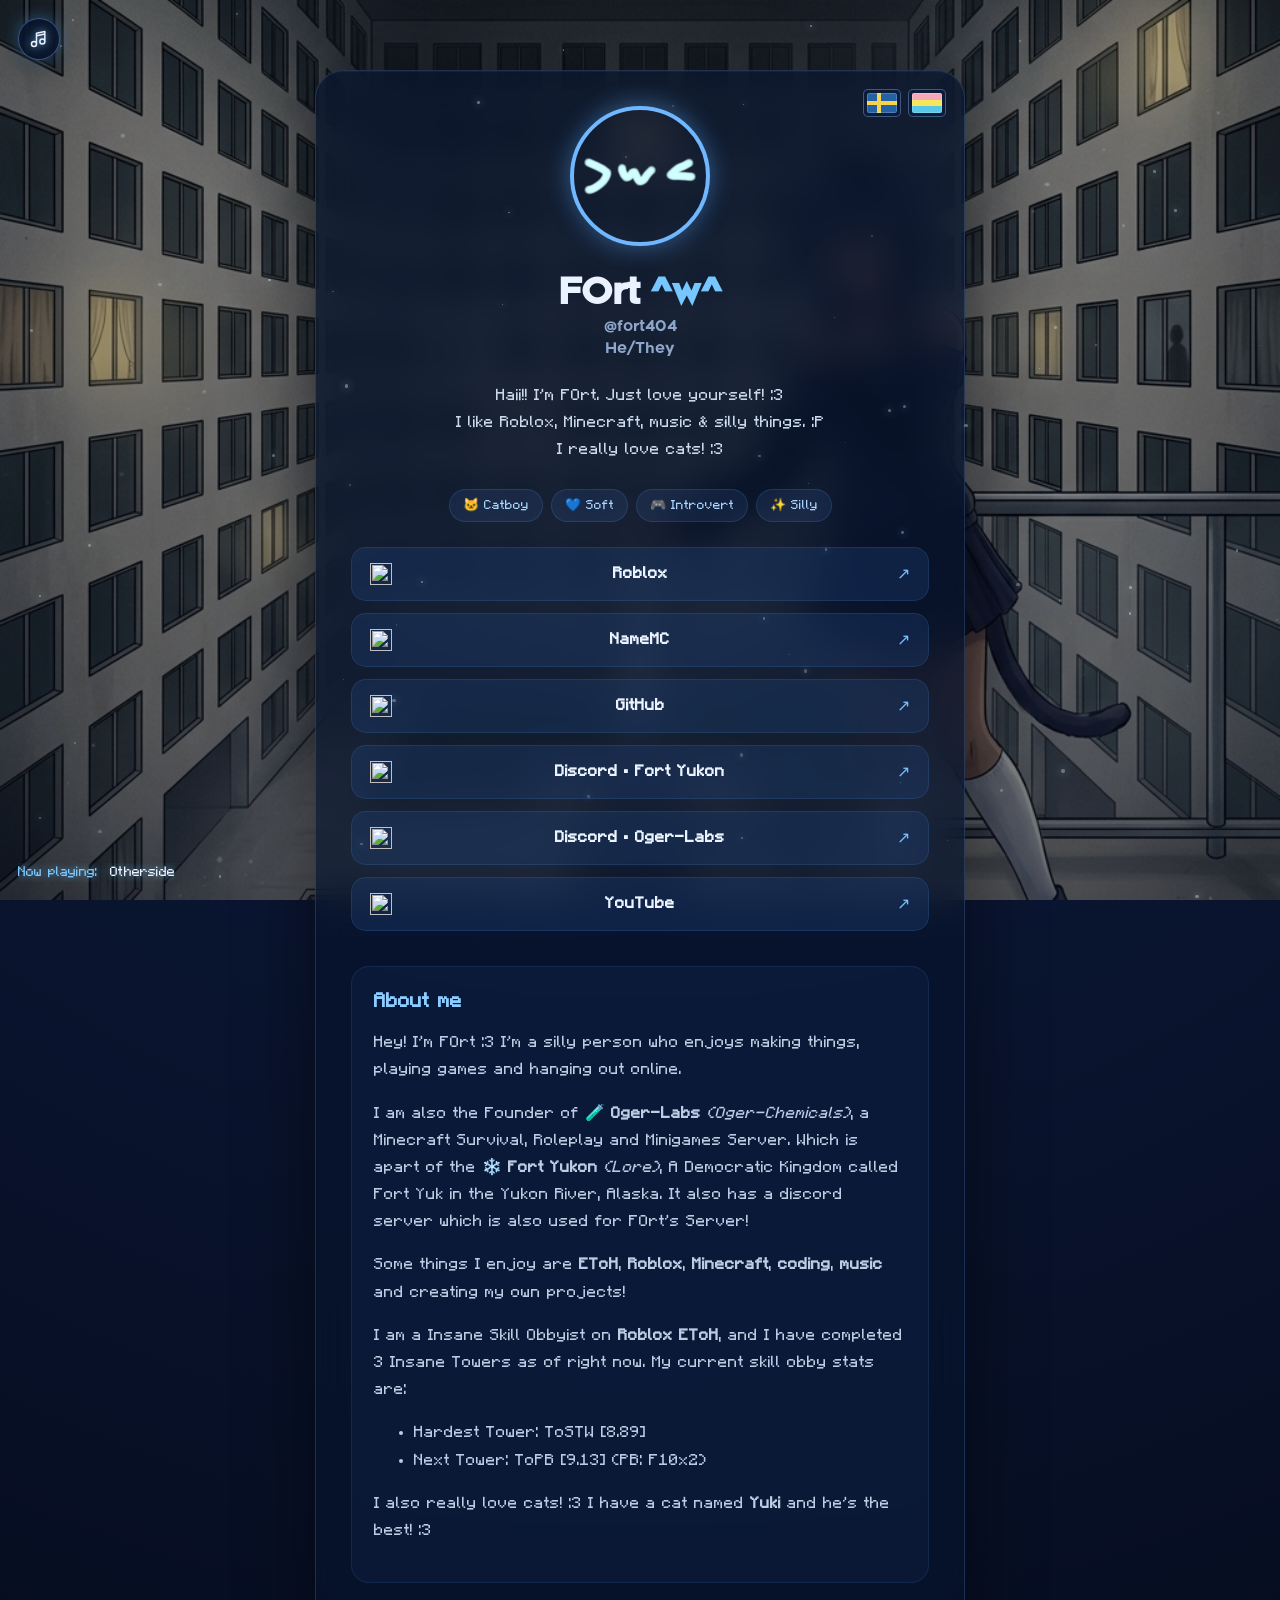
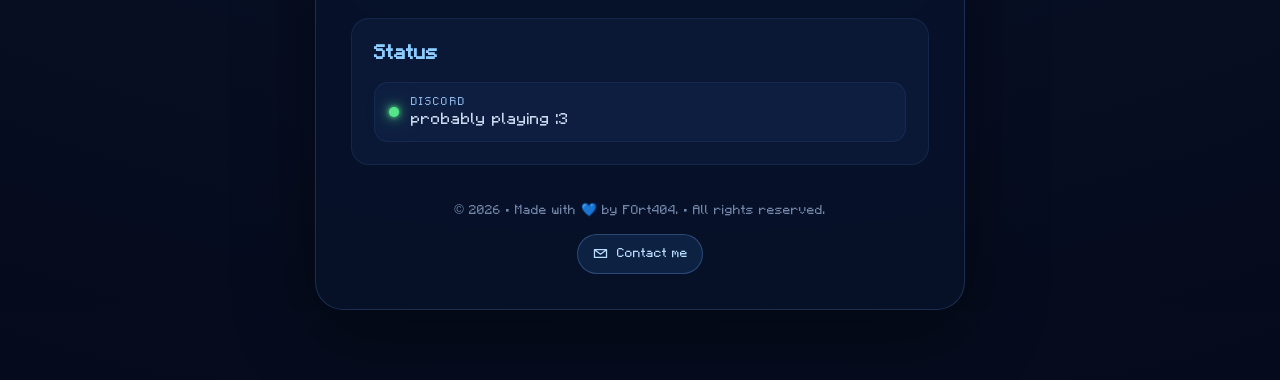
==== commit 0bfe4856: "Music and Effects" ====
--- a/index.html
+++ b/index.html
@@ -27,6 +27,30 @@
 <body>
 
     <div class="background"></div>
+    <div class="sky-effects" aria-hidden="true">
+        <div class="star-layer"></div>
+        <div class="snow-layer"></div>
+    </div>
+
+    <div class="music-control" id="music-control" hidden>
+        <button class="music-toggle" id="music-toggle" type="button" aria-label="Turn background music on" aria-pressed="false">
+            <svg class="music-icon" id="music-icon" viewBox="0 0 24 24" aria-hidden="true" focusable="false">
+                <path d="M9 18V5l10-2v13M9 8l10-2M6 21a3 3 0 1 0 0-6 3 3 0 0 0 0 6Zm10-3a3 3 0 1 0 0-6 3 3 0 0 0 0 6Z" />
+            </svg>
+            <svg class="music-icon music-icon-muted" id="music-muted-icon" viewBox="0 0 24 24" aria-hidden="true" focusable="false">
+                <path d="M9 18V5l10-2v13M9 8l10-2M6 21a3 3 0 1 0 0-6 3 3 0 0 0 0 6Zm10-3a3 3 0 1 0 0-6 3 3 0 0 0 0 6ZM3 3l18 18" />
+            </svg>
+        </button>
+        <label class="music-volume" for="music-volume">
+            <span class="sr-only">Background music volume</span>
+            <input id="music-volume" type="range" min="0" max="1" step="0.01" value="0.5" aria-label="Background music volume">
+        </label>
+    </div>
+
+    <div class="music-track" id="music-track" aria-live="polite" hidden>
+        <span class="music-track-label">Now playing:</span>
+        <span id="music-track-name"></span>
+    </div>
 
     <main class="profile">
 
--- a/style.css
+++ b/style.css
@@ -113,6 +113,243 @@
     z-index: 0;
 }
 
+.sky-effects {
+    position: fixed;
+    inset: 0;
+
+    overflow: hidden;
+    pointer-events: none;
+    z-index: 2;
+}
+
+.star-layer,
+.snow-layer {
+    position: absolute;
+    inset: 0;
+}
+
+.star {
+    position: absolute;
+    left: var(--star-x);
+    top: var(--star-y);
+
+    width: var(--star-size);
+    height: var(--star-size);
+
+    border-radius: 50%;
+    background: #ffffff;
+    box-shadow: 0 0 8px 1px rgba(181, 224, 255, 0.8);
+    opacity: var(--star-dim-opacity);
+    animation: star-twinkle var(--star-duration) ease-in-out infinite alternate;
+}
+
+.snowflake {
+    position: absolute;
+    top: -8vh;
+    left: var(--snow-x);
+
+    color: rgba(229, 247, 255, 0.8);
+    font-family: sans-serif;
+    font-size: var(--snow-size);
+    line-height: 1;
+    text-shadow: 0 0 8px rgba(144, 213, 255, 0.8);
+    opacity: var(--snow-opacity);
+    animation: snow-fall var(--snow-duration) linear var(--snow-delay) infinite;
+}
+
+@keyframes star-twinkle {
+    from {
+        opacity: var(--star-dim-opacity);
+        transform: scale(0.75);
+    }
+
+    to {
+        opacity: var(--star-opacity);
+        transform: scale(1.25);
+    }
+}
+
+@keyframes snow-fall {
+    from {
+        transform: translate3d(0, -12vh, 0) rotate(0deg);
+    }
+
+    to {
+        transform: translate3d(var(--snow-drift), 120vh, 0) rotate(360deg);
+    }
+}
+
+@media (prefers-reduced-motion: reduce) {
+    .star,
+    .snowflake {
+        animation: none;
+    }
+}
+
+.music-control {
+    position: fixed;
+    top: 18px;
+    left: 18px;
+    z-index: 3;
+
+    display: flex;
+    align-items: center;
+    gap: 8px;
+}
+
+.music-control[hidden] {
+    display: none;
+}
+
+.music-toggle {
+    display: grid;
+    place-items: center;
+
+    width: 42px;
+    height: 42px;
+
+    color: #eaf2ff;
+    font: 1.2rem/1 "Minecraft", sans-serif;
+
+    background: rgba(8, 20, 45, 0.82);
+    border: 1px solid rgba(120, 180, 255, 0.4);
+    border-radius: 50%;
+    box-shadow:
+        0 8px 24px rgba(0, 0, 0, 0.35),
+        0 0 16px rgba(80, 170, 255, 0.4);
+    cursor: pointer;
+    backdrop-filter: blur(12px);
+}
+
+.music-icon {
+    width: 20px;
+    height: 20px;
+    fill: none;
+    stroke: currentColor;
+    stroke-linecap: round;
+    stroke-linejoin: round;
+    stroke-width: 1.8;
+    filter: drop-shadow(0 0 5px rgba(121, 200, 255, 0.9));
+}
+
+.music-icon-muted {
+    display: none;
+}
+
+.music-control.is-muted .music-icon {
+    display: none;
+}
+
+.music-control.is-muted .music-icon-muted {
+    display: block;
+}
+
+.music-volume {
+    display: grid;
+    width: 0;
+    overflow: hidden;
+    opacity: 0;
+    transition: width 0.2s ease, opacity 0.2s ease;
+}
+
+.music-control:hover .music-volume,
+.music-control:focus-within .music-volume {
+    width: 112px;
+    opacity: 1;
+}
+
+.music-volume input {
+    appearance: none;
+    width: 112px;
+    height: 6px;
+    margin: 0;
+
+    background: linear-gradient(
+        90deg,
+        #79c8ff 0 var(--volume-level, 50%),
+        rgba(7, 19, 45, 0.9) var(--volume-level, 50%) 100%
+    );
+    border: 1px solid rgba(120, 180, 255, 0.45);
+    border-radius: 999px;
+    box-shadow:
+        inset 0 1px 2px rgba(0, 0, 0, 0.35),
+        0 0 8px rgba(80, 170, 255, 0.3);
+    cursor: pointer;
+}
+
+.music-volume input::-webkit-slider-thumb {
+    appearance: none;
+    width: 14px;
+    height: 14px;
+
+    background: #dff3ff;
+    border: 2px solid #4b9fe8;
+    border-radius: 50%;
+    box-shadow: 0 0 8px rgba(121, 200, 255, 0.9);
+}
+
+.music-volume input::-moz-range-thumb {
+    width: 14px;
+    height: 14px;
+
+    background: #dff3ff;
+    border: 2px solid #4b9fe8;
+    border-radius: 50%;
+    box-shadow: 0 0 8px rgba(121, 200, 255, 0.9);
+}
+
+.music-volume input:focus-visible {
+    outline: 2px solid rgba(170, 220, 255, 0.85);
+    outline-offset: 4px;
+}
+
+.music-track {
+    position: fixed;
+    left: 18px;
+    bottom: 18px;
+    z-index: 3;
+
+    max-width: min(360px, calc(100vw - 36px));
+    overflow: hidden;
+
+    color: #eaf2ff;
+    font-size: 0.86rem;
+    line-height: 1.35;
+    text-overflow: ellipsis;
+    white-space: nowrap;
+    text-shadow: 0 0 10px rgba(121, 200, 255, 0.7);
+}
+
+.music-track[hidden] {
+    display: none;
+}
+
+.music-track-label {
+    margin-right: 6px;
+    color: #79c8ff;
+}
+
+.sr-only {
+    position: absolute;
+    width: 1px;
+    height: 1px;
+    padding: 0;
+    margin: -1px;
+    overflow: hidden;
+    clip: rect(0, 0, 0, 0);
+    white-space: nowrap;
+    border: 0;
+}
+
+.music-toggle:hover,
+.music-toggle:focus-visible {
+    background: rgba(45, 95, 165, 0.8);
+    border-color: rgba(170, 220, 255, 0.85);
+    box-shadow:
+        0 8px 24px rgba(0, 0, 0, 0.35),
+        0 0 24px rgba(80, 170, 255, 0.75);
+}
+
 
 /* =========================
    Profile container
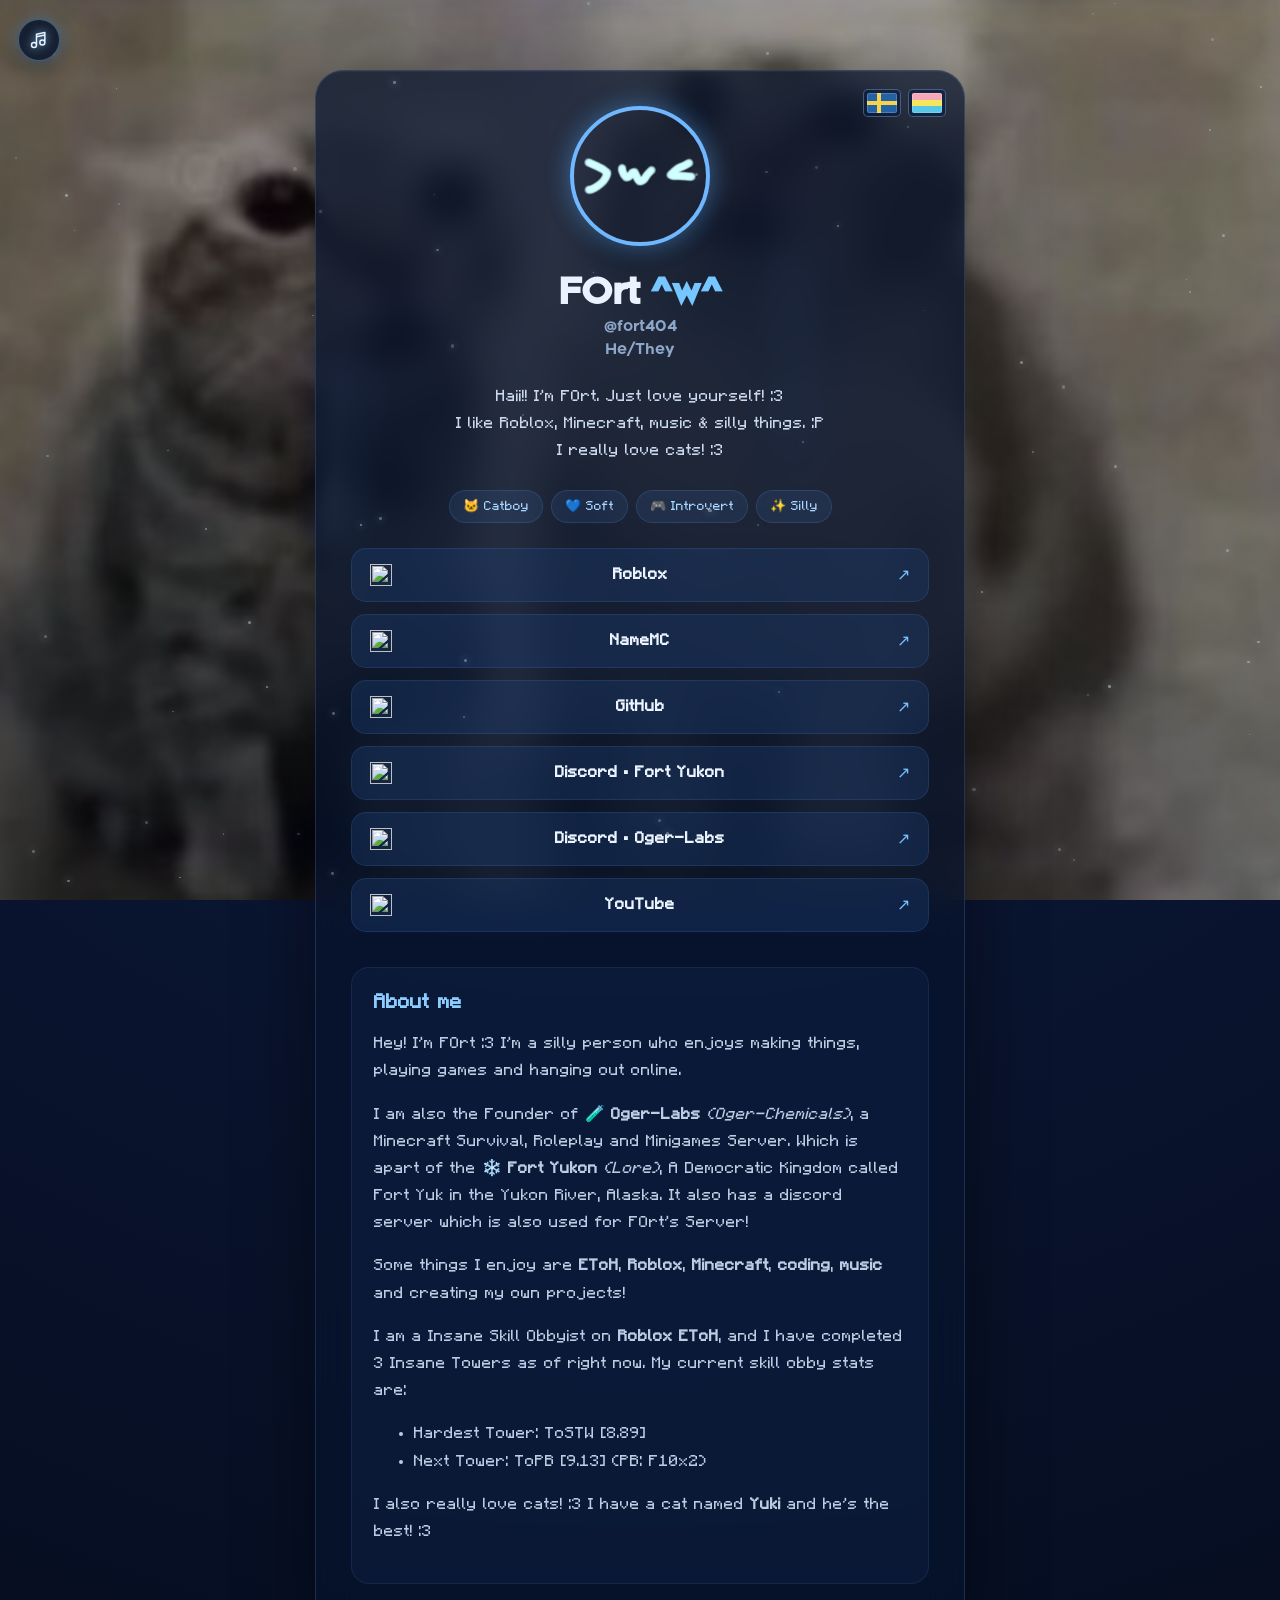
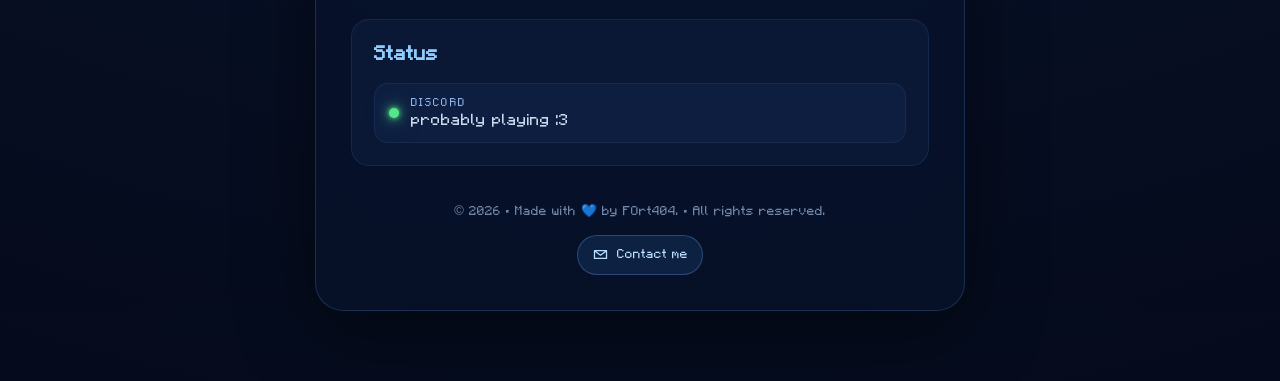
==== commit 65170029: "Music button and Username link" ====
--- a/index.html
+++ b/index.html
@@ -41,15 +41,16 @@
                 <path d="M9 18V5l10-2v13M9 8l10-2M6 21a3 3 0 1 0 0-6 3 3 0 0 0 0 6Zm10-3a3 3 0 1 0 0-6 3 3 0 0 0 0 6ZM3 3l18 18" />
             </svg>
         </button>
-        <label class="music-volume" for="music-volume">
-            <span class="sr-only">Background music volume</span>
-            <input id="music-volume" type="range" min="0" max="1" step="0.01" value="0.5" aria-label="Background music volume">
-        </label>
-    </div>
-
-    <div class="music-track" id="music-track" aria-live="polite" hidden>
-        <span class="music-track-label">Now playing:</span>
-        <span id="music-track-name"></span>
+        <div class="music-volume">
+            <div class="music-track" id="music-track" aria-live="polite" hidden>
+                <span class="music-track-label">Now playing:</span>
+                <span id="music-track-name"></span>
+            </div>
+            <label for="music-volume">
+                <span class="sr-only">Background music volume</span>
+                <input id="music-volume" type="range" min="0" max="1" step="0.01" value="0.5" aria-label="Background music volume">
+            </label>
+        </div>
     </div>
 
     <main class="profile">
@@ -80,7 +81,7 @@
             <span class="particle-layer" aria-hidden="true"></span>
         </div>
 
-        <p class="username">@fort404</p>
+        <a class="username" href="https://discord.com/users/541605282942418964" target="_blank" rel="noreferrer noopener">@fort404</a>
         <p class="pronouns">He/They</p>
 
         <p class="bio">
--- a/style.css
+++ b/style.css
@@ -246,6 +246,7 @@
 
 .music-volume {
     display: grid;
+    gap: 6px;
     width: 0;
     overflow: hidden;
     opacity: 0;
@@ -254,7 +255,7 @@
 
 .music-control:hover .music-volume,
 .music-control:focus-within .music-volume {
-    width: 112px;
+    width: max-content;
     opacity: 1;
 }
 
@@ -304,18 +305,13 @@
 }
 
 .music-track {
-    position: fixed;
-    left: 18px;
-    bottom: 18px;
-    z-index: 3;
-
-    max-width: min(360px, calc(100vw - 36px));
+    max-width: none;
     overflow: hidden;
 
     color: #eaf2ff;
     font-size: 0.86rem;
     line-height: 1.35;
-    text-overflow: ellipsis;
+    text-overflow: clip;
     white-space: nowrap;
     text-shadow: 0 0 10px rgba(121, 200, 255, 0.7);
 }
@@ -588,9 +584,11 @@
 
 .username {
     margin: 0;
+    display: inline-block;
 
     font-family: "Renogare", sans-serif;
     color: #8da6c9;
+    text-decoration: none;
 
     font-size: 15px;
 }
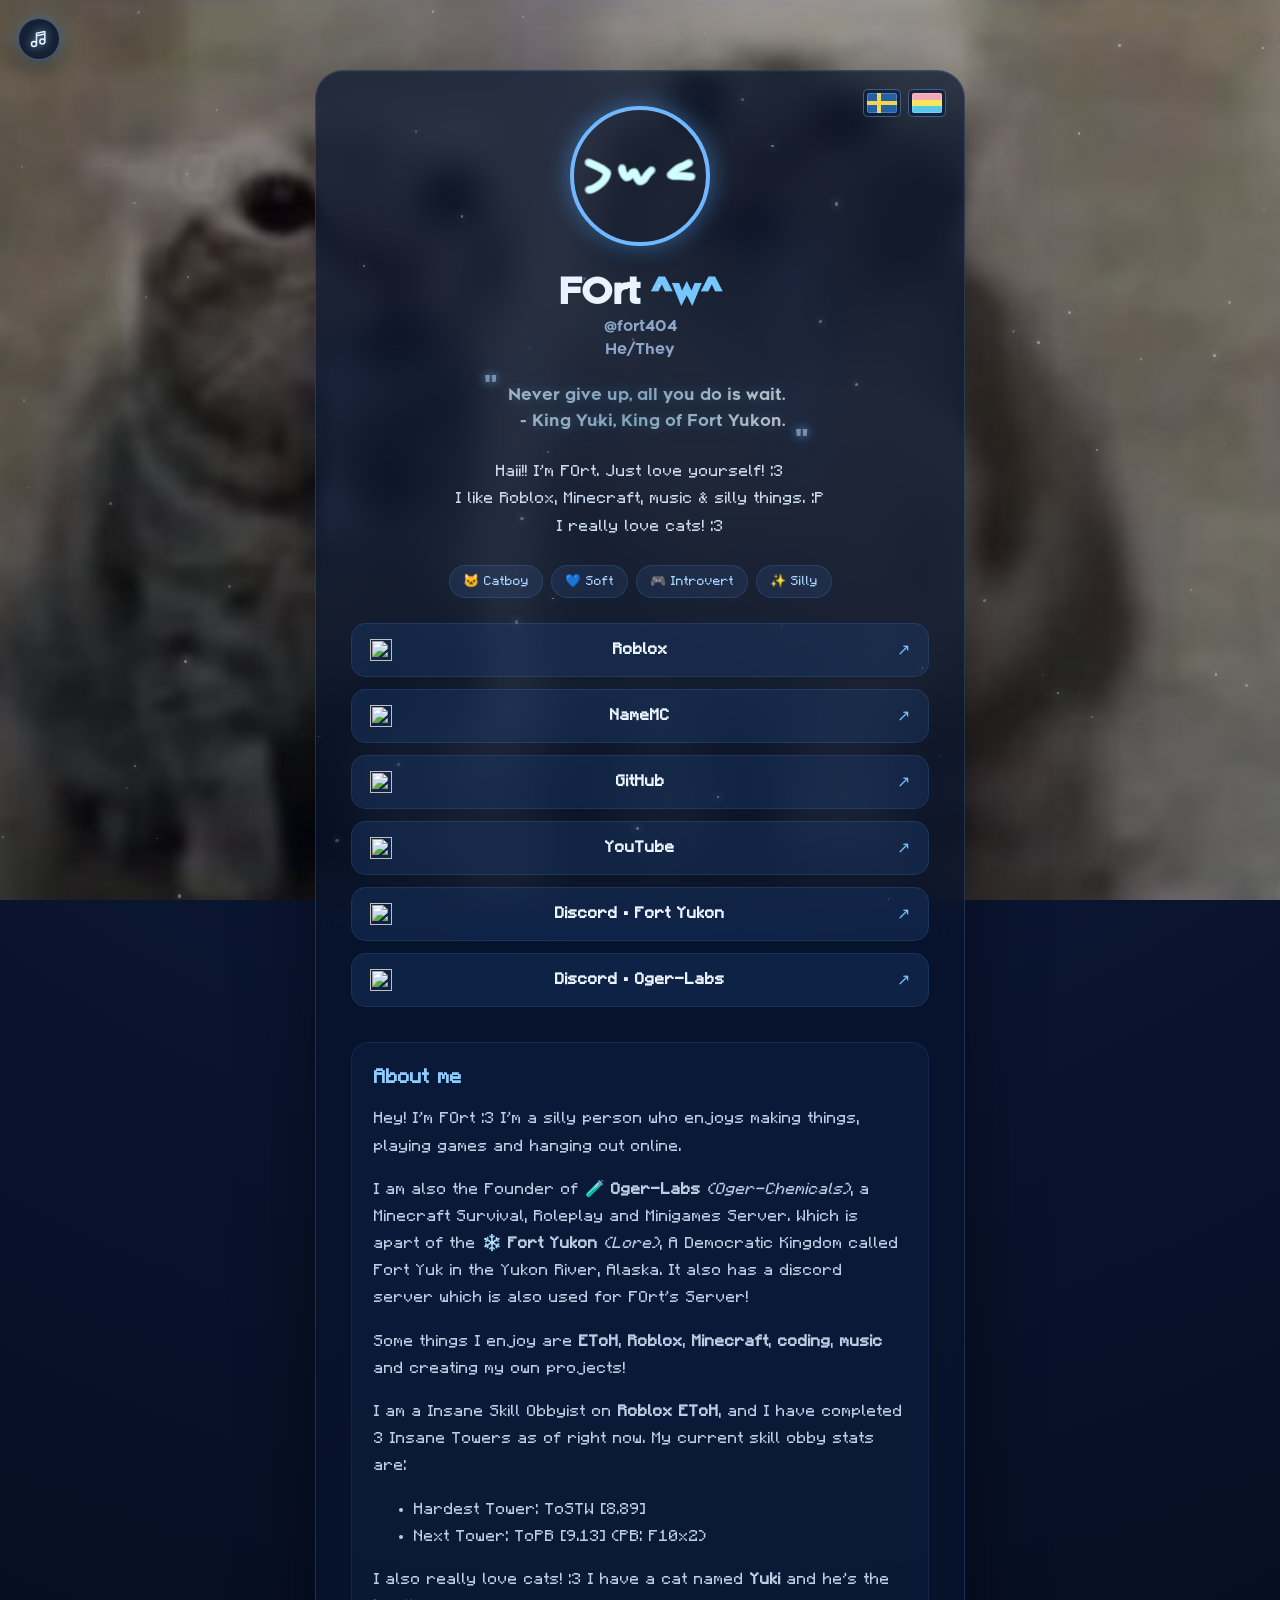
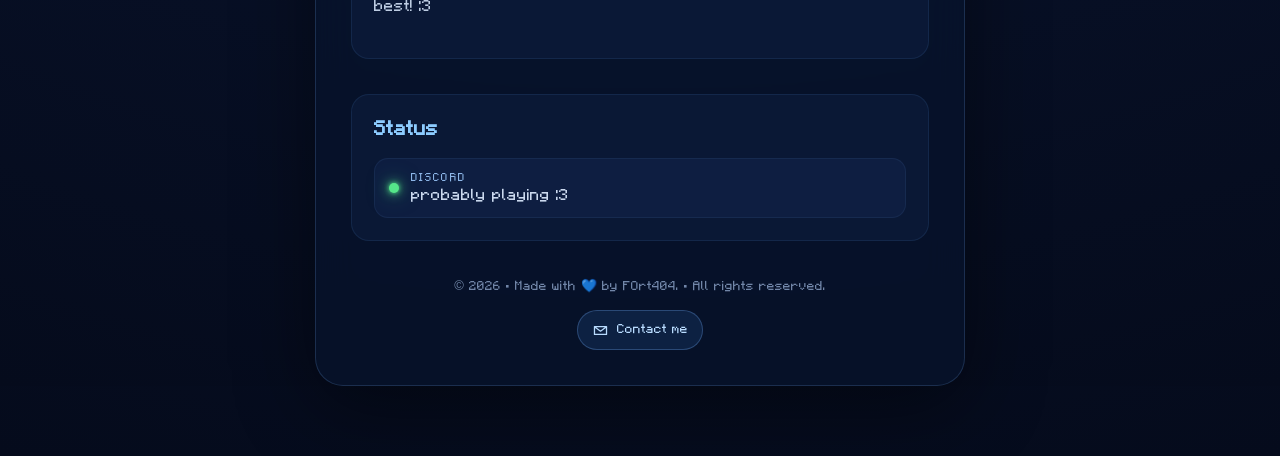
==== commit b5c00a99: "Links and Tooltips" ====
--- a/index.html
+++ b/index.html
@@ -16,9 +16,16 @@
 	<meta property="og:type" content="website">
 	<meta property="og:url" content="https://fort304.github.io">
 	<meta property="og:image" content="https://fort304.github.io/images/uwu.png">
+	<meta property="og:image:width" content="512">
+	<meta property="og:image:height" content="512">
+	<meta property="og:image:alt" content="FOrt's Profile Picture :3">
 	<meta property="og:title" content="FOrt's Profile :3">
 	<meta property="og:description" content="Hi!! I'm FOrt :3">
-	<meta name="twitter:card" content="summary_large_image">
+
+	<meta name="twitter:card" content="summary">
+	<meta name="twitter:image" content="https://fort304.github.io/images/uwu.png">
+	<meta name="twitter:title" content="FOrt's Profile :3">
+	<meta name="twitter:description" content="Hi!! I'm FOrt :3">
 
 	<link rel="icon" type="image/jpeg" href="/images/uwu.png">
     <link rel="stylesheet" href="style.css">
@@ -81,8 +88,13 @@
             <span class="particle-layer" aria-hidden="true"></span>
         </div>
 
-        <a class="username" href="https://discord.com/users/541605282942418964" target="_blank" rel="noreferrer noopener">@fort404</a>
+        <button class="username" type="button" data-tooltip="Copy discord username" aria-label="Copy Discord username fort404">@fort404</button>
         <p class="pronouns">He/They</p>
+
+        <blockquote class="quote">
+            <p>Never give up, all you do is wait.</p>
+            <cite>- King Yuki, King of Fort Yukon.</cite>
+        </blockquote>
 
         <p class="bio">
             Haii!! I'm FOrt. Just love yourself! :3<br>
@@ -119,6 +131,12 @@
                 <span class="arrow">↗</span>
             </a>
 
+            <a href="https://www.youtube.com/@ogerlabs" target="_blank">
+                <img class="icon" src="https://cdn.simpleicons.org/youtube/FF0000" alt="" aria-hidden="true">
+                <span><b>YouTube</b></span>
+                <span class="arrow">↗</span>
+            </a>
+
             <a href="https://discord.gg/CvxRhD2hdJ" target="_blank">
                 <img class="icon" src="https://cdn.simpleicons.org/discord/5865F2" alt="" aria-hidden="true">
                 <span><b>Discord • Fort Yukon</b></span>
@@ -128,12 +146,6 @@
             <a href="https://discord.gg/vXaRd95WNs" target="_blank">
                 <img class="icon" src="https://cdn.simpleicons.org/discord/5865F2" alt="" aria-hidden="true">
                 <span><b>Discord • Oger-Labs</b></span>
-                <span class="arrow">↗</span>
-            </a>
-
-            <a href="https://www.youtube.com/@ogerlabs" target="_blank">
-                <img class="icon" src="https://cdn.simpleicons.org/youtube/FF0000" alt="" aria-hidden="true">
-                <span><b>YouTube</b></span>
                 <span class="arrow">↗</span>
             </a>
 
--- a/style.css
+++ b/style.css
@@ -202,6 +202,9 @@
 }
 
 .music-toggle {
+    position: relative;
+    z-index: 2;
+
     display: grid;
     place-items: center;
 
@@ -219,6 +222,11 @@
         0 0 16px rgba(80, 170, 255, 0.4);
     cursor: pointer;
     backdrop-filter: blur(12px);
+    transition: transform 0.12s ease;
+}
+
+.music-toggle:active {
+    transform: scale(0.92);
 }
 
 .music-icon {
@@ -245,17 +253,47 @@
 }
 
 .music-volume {
+    position: absolute;
+    top: 0;
+    left: 21px;
+
     display: grid;
+    align-content: center;
     gap: 6px;
-    width: 0;
-    overflow: hidden;
+    width: max-content;
+    height: 42px;
+    padding-left: 29px;
     opacity: 0;
-    transition: width 0.2s ease, opacity 0.2s ease;
+    visibility: hidden;
+    transition: opacity 0.2s ease, visibility 0s linear 0.2s;
 }
 
 .music-control:hover .music-volume,
 .music-control:focus-within .music-volume {
-    width: max-content;
+    opacity: 1;
+    visibility: visible;
+}
+
+.music-volume::before {
+    position: absolute;
+    inset: 0 -8px 0 0;
+    z-index: 0;
+
+    content: "";
+
+    background: rgba(8, 20, 45, 0.82);
+    border: 1px solid rgba(120, 180, 255, 0.4);
+    border-radius: 0 14px 14px 0;
+    box-shadow:
+        0 8px 24px rgba(0, 0, 0, 0.35),
+        0 0 16px rgba(80, 170, 255, 0.4);
+    backdrop-filter: blur(12px);
+    pointer-events: none;
+}
+
+.music-volume > * {
+    position: relative;
+    z-index: 1;
     opacity: 1;
 }
 
@@ -337,6 +375,121 @@
     border: 0;
 }
 
+/* =========================
+   Hover tooltips
+   ========================= */
+
+[data-tooltip] {
+    position: relative;
+}
+
+[data-tooltip]::after {
+    position: absolute;
+    left: 50%;
+    bottom: calc(100% + 10px);
+    z-index: 10;
+
+    width: max-content;
+    max-width: min(360px, calc(100vw - 32px));
+    padding: 8px 11px;
+
+    content: attr(data-tooltip);
+    color: #eaf3ff;
+    font-family: "Minecraft", sans-serif;
+    font-size: 12px;
+    font-weight: 400;
+    line-height: 1.35;
+    text-align: center;
+    overflow-wrap: anywhere;
+    pointer-events: none;
+
+    background: rgba(8, 20, 45, 0.94);
+    border: 1px solid rgba(120, 190, 255, 0.55);
+    border-radius: 10px;
+    box-shadow:
+        0 8px 24px rgba(0, 0, 0, 0.4),
+        0 0 16px rgba(80, 170, 255, 0.28),
+        inset 0 1px 0 rgba(255, 255, 255, 0.06);
+    backdrop-filter: blur(12px);
+
+    opacity: 0;
+    transform: translate(-50%, 4px);
+    transition: opacity 0.18s ease, transform 0.18s ease;
+}
+
+[data-tooltip]::before {
+    position: absolute;
+    left: 50%;
+    bottom: calc(100% + 4px);
+    z-index: 10;
+
+    width: 7px;
+    height: 7px;
+
+    content: "";
+    pointer-events: none;
+
+    background: rgba(8, 20, 45, 0.94);
+    border-right: 1px solid rgba(120, 190, 255, 0.55);
+    border-bottom: 1px solid rgba(120, 190, 255, 0.55);
+    transform: translate(-50%, 4px) rotate(45deg);
+
+    opacity: 0;
+    transition: opacity 0.18s ease, transform 0.18s ease;
+}
+
+[data-tooltip]:hover::before,
+[data-tooltip]:hover::after,
+[data-tooltip]:focus-visible::before,
+[data-tooltip]:focus-visible::after {
+    opacity: 1;
+}
+
+[data-tooltip]:hover::after,
+[data-tooltip]:focus-visible::after {
+    transform: translate(-50%, 0);
+}
+
+[data-tooltip]:hover::before,
+[data-tooltip]:focus-visible::before {
+    transform: translate(-50%, 0) rotate(45deg);
+}
+
+.url-tooltip {
+    position: fixed;
+    left: 16px;
+    bottom: 16px;
+    z-index: 20;
+
+    max-width: min(520px, calc(100vw - 32px));
+    padding: 8px 11px;
+
+    color: #eaf3ff;
+    font-family: "Minecraft", sans-serif;
+    font-size: 12px;
+    line-height: 1.35;
+    overflow-wrap: anywhere;
+    pointer-events: none;
+
+    background: rgba(8, 20, 45, 0.94);
+    border: 1px solid rgba(120, 190, 255, 0.55);
+    border-radius: 10px;
+    box-shadow:
+        0 8px 24px rgba(0, 0, 0, 0.4),
+        0 0 16px rgba(80, 170, 255, 0.28),
+        inset 0 1px 0 rgba(255, 255, 255, 0.06);
+    backdrop-filter: blur(12px);
+
+    opacity: 0;
+    transform: translateY(4px);
+    transition: opacity 0.18s ease, transform 0.18s ease;
+}
+
+.url-tooltip.is-visible {
+    opacity: 1;
+    transform: translateY(0);
+}
+
 .music-toggle:hover,
 .music-toggle:focus-visible {
     background: rgba(45, 95, 165, 0.8);
@@ -585,12 +738,16 @@
 .username {
     margin: 0;
     display: inline-block;
+    padding: 0;
 
     font-family: "Renogare", sans-serif;
     color: #8da6c9;
+    background: none;
+    border: 0;
     text-decoration: none;
 
     font-size: 15px;
+    cursor: pointer;
 }
 
 .pronouns {
@@ -600,6 +757,111 @@
     color: #8da6c9;
 
     font-size: 15px;
+}
+
+.quote {
+    position: relative;
+    width: fit-content;
+    margin: 24px auto 0;
+    padding: 0 2ch;
+
+    font-family: "Renogare", sans-serif;
+    color: rgba(203, 217, 239, 0.8);
+    line-height: 1.6;
+    text-align: center;
+    filter: drop-shadow(0 0 10px rgba(120, 200, 255, 0.16));
+}
+
+.quote::before,
+.quote::after {
+    position: absolute;
+
+    color: rgba(141, 166, 201, 0.78);
+    font-size: 30px;
+    line-height: 1;
+    text-shadow: 0 0 10px rgba(120, 200, 255, 0.7);
+    animation: quote-glint 2.8s ease-in-out infinite;
+}
+
+.quote::before {
+    content: '"';
+    top: -0.35em;
+    left: 0.55ch;
+}
+
+.quote::after {
+    content: '"';
+    right: 0;
+    bottom: -0.75em;
+}
+
+.quote p,
+.quote cite {
+    width: 100%;
+    box-sizing: border-box;
+    margin-top: 0;
+    margin-bottom: 0;
+    margin-left: 0;
+    margin-right: 0;
+    text-align: right;
+    position: relative;
+    display: block;
+    opacity: 0.82;
+
+    background: linear-gradient(
+        90deg,
+        rgba(223, 238, 255, 0.85) 0%,
+        rgba(185, 228, 255, 0.8) 24%,
+        rgba(248, 251, 255, 0.88) 48%,
+        rgba(185, 228, 255, 0.8) 72%,
+        rgba(223, 238, 255, 0.85) 100%
+    );
+    background-size: 200% auto;
+    -webkit-background-clip: text;
+    background-clip: text;
+    color: transparent;
+    text-shadow: 0 0 12px rgba(128, 206, 255, 0.25);
+    animation: quote-sparkle 3.2s ease-in-out infinite alternate;
+}
+
+.quote cite {
+    display: block;
+    padding-left: 2ch;
+    font-style: normal;
+}
+
+@keyframes quote-sparkle {
+    0% {
+        background-position: 0% center;
+        filter: drop-shadow(0 0 0 rgba(128, 206, 255, 0.15));
+        opacity: 0.9;
+    }
+
+    50% {
+        background-position: 100% center;
+        filter: drop-shadow(0 0 8px rgba(128, 206, 255, 0.45));
+        opacity: 1;
+    }
+
+    100% {
+        background-position: 200% center;
+        filter: drop-shadow(0 0 4px rgba(128, 206, 255, 0.2));
+        opacity: 0.96;
+    }
+}
+
+@keyframes quote-glint {
+    0%,
+    100% {
+        opacity: 0.8;
+        transform: scale(1);
+    }
+
+    50% {
+        opacity: 1;
+        transform: scale(1.12);
+        text-shadow: 0 0 12px rgba(120, 200, 255, 0.85);
+    }
 }
 
 
